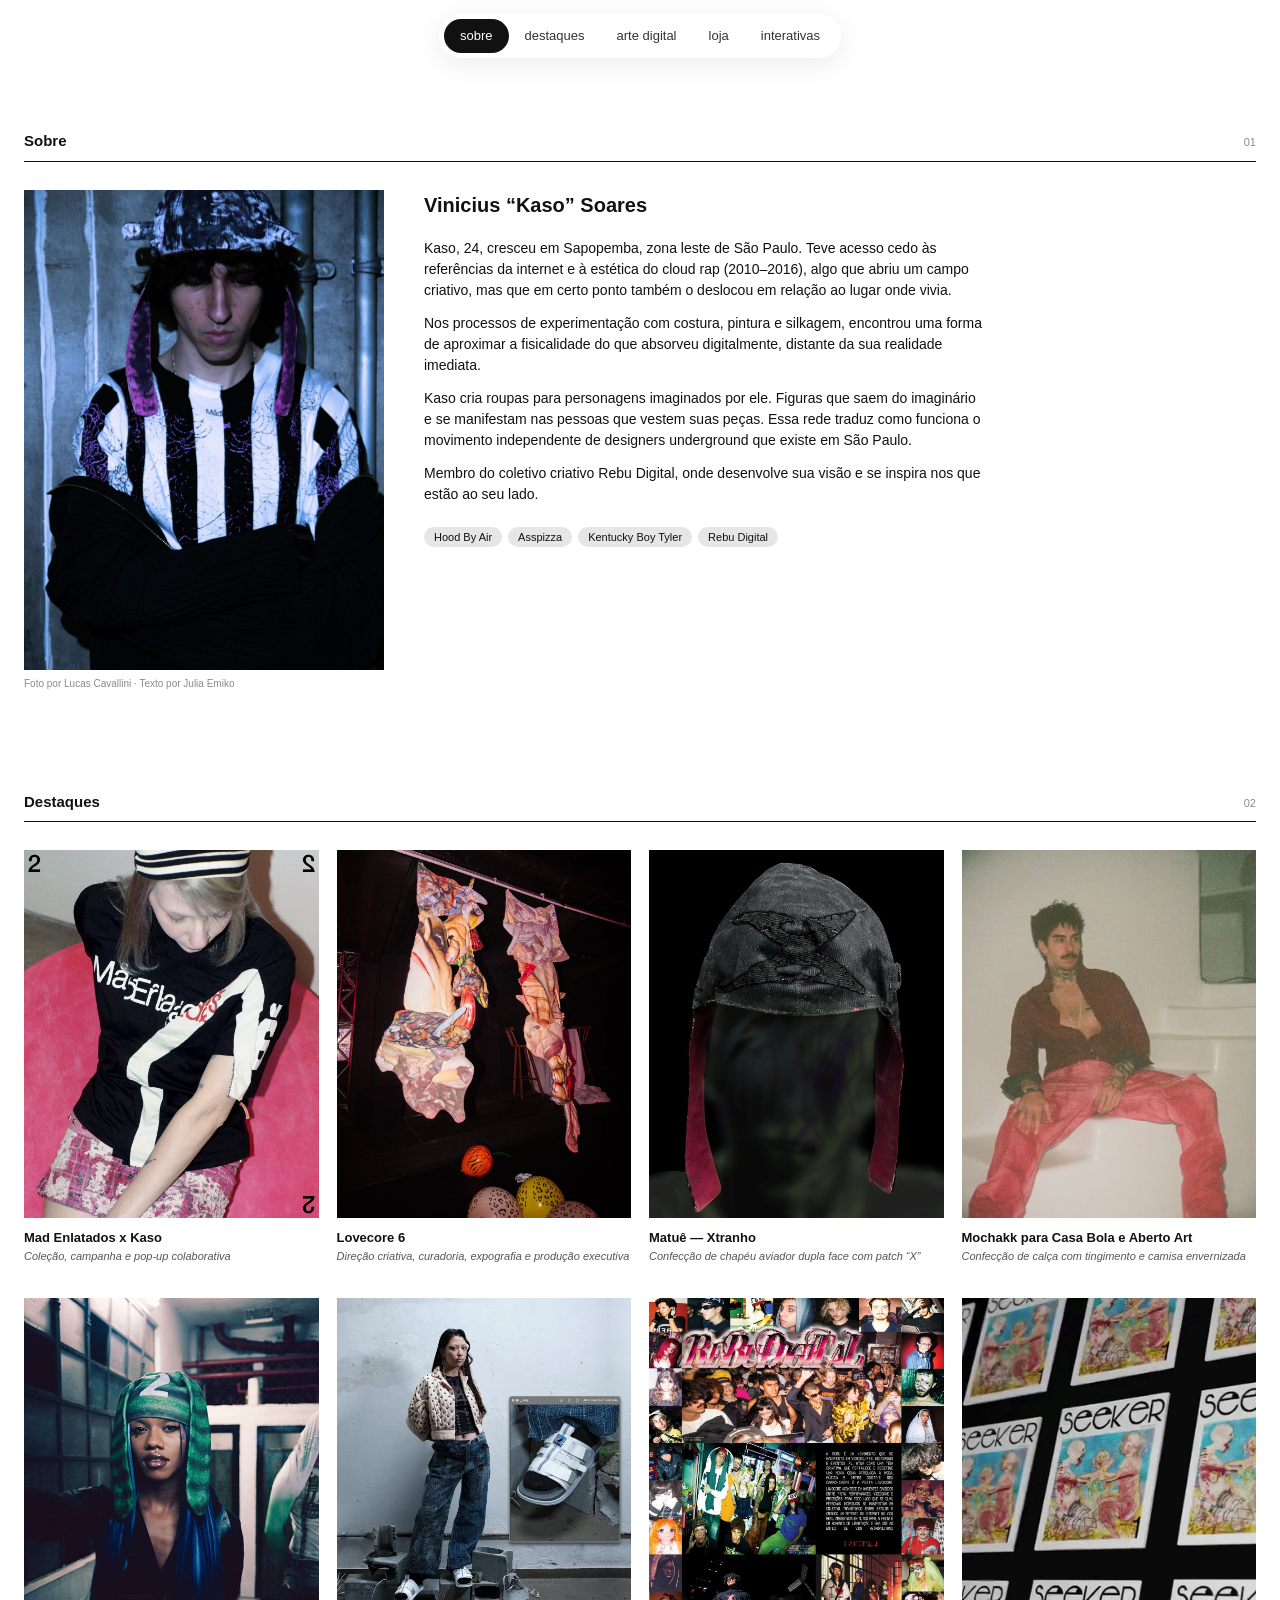
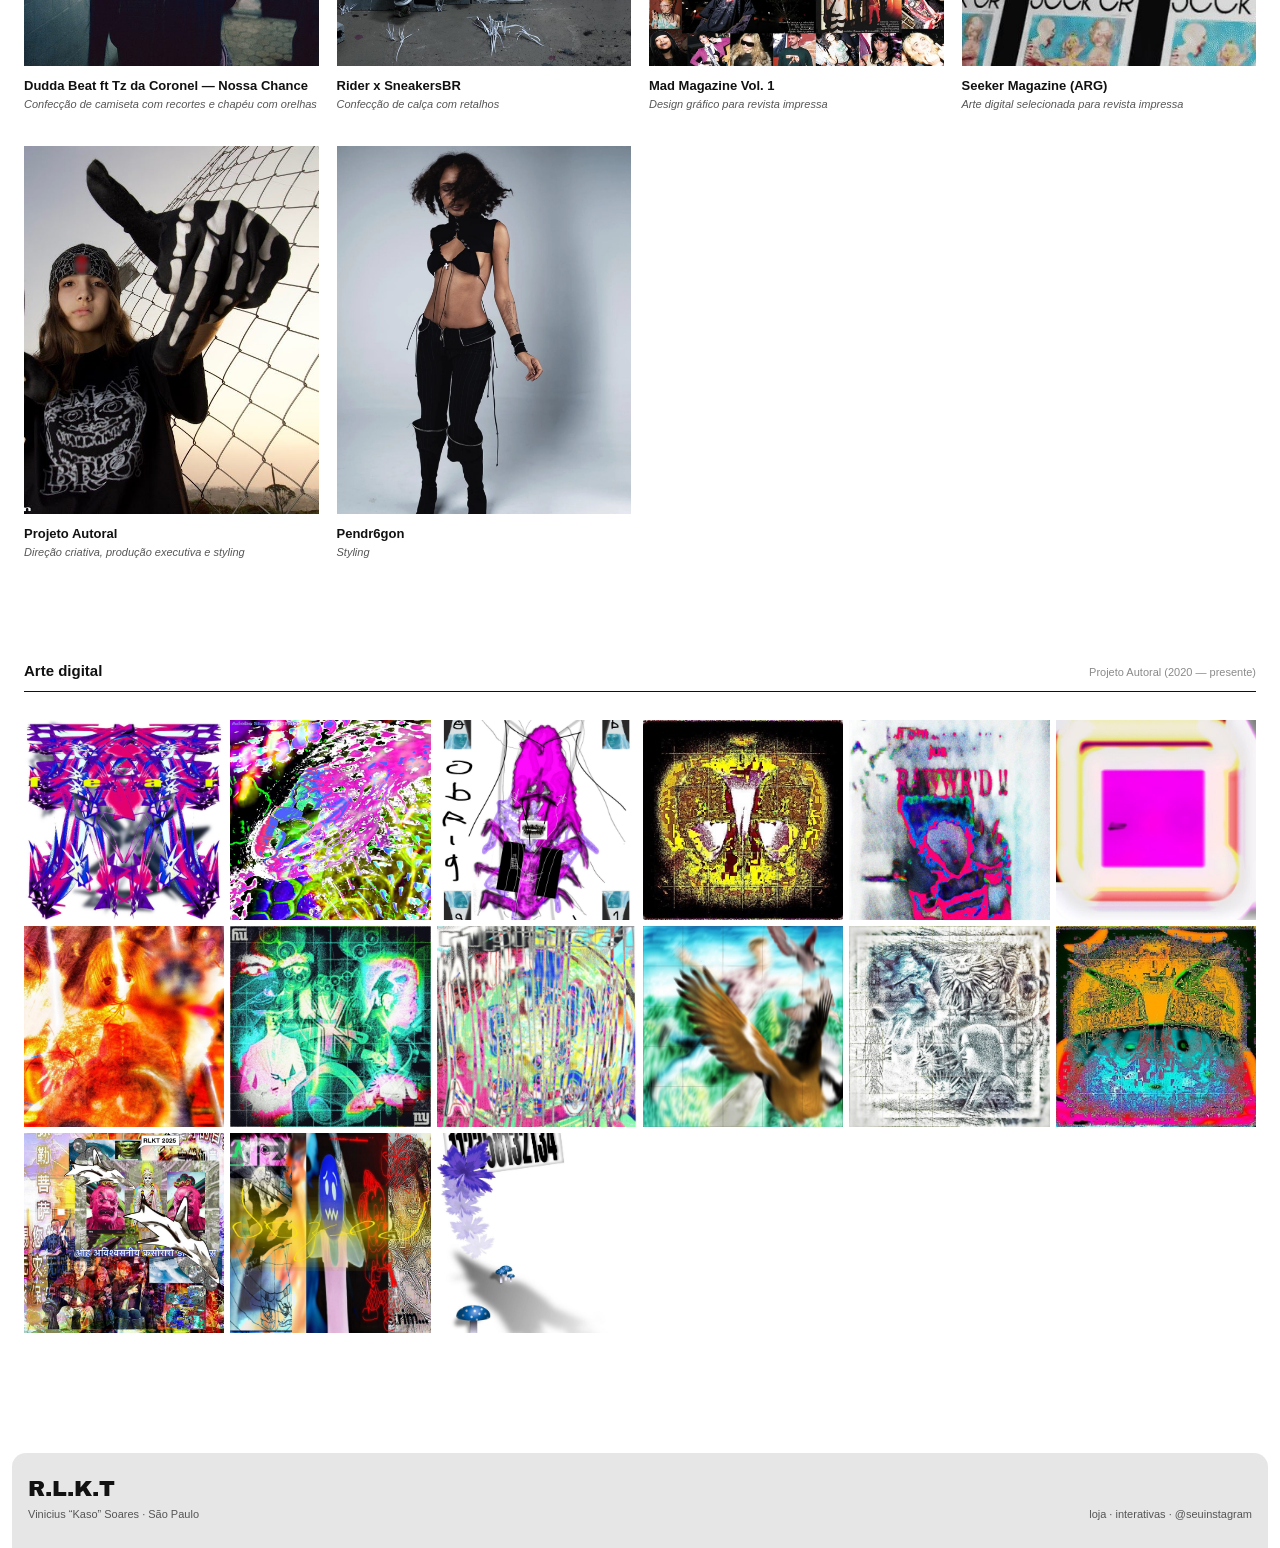
==== index.html @ 1d0beba8 "Add files via upload" ====
<!DOCTYPE html>
<html lang="pt-BR">
<head>
  <meta charset="UTF-8">
  <meta name="viewport" content="width=device-width, initial-scale=1.0">
  <title>Vinicius “Kaso” Soares</title>
  <meta name="description" content="Kaso — confecção, arte digital e produção cultural. São Paulo.">
  <link rel="stylesheet" href="estilo.css?v=4">
  <script src="script.js?v=4" defer></script>
</head>
<body>

  <nav class="topo" aria-label="Menu">
    <ul class="abas">
      <li><a href="#sobre" class="ativo">sobre</a></li>
      <li><a href="#destaques">destaques</a></li>
      <li><a href="#arte-digital">arte digital</a></li>
      <li><a href="loja.html">loja</a></li>
      <li><a href="obras.html">interativas</a></li>
    </ul>
  </nav>

  <!-- Sobre -->
  <section class="secao" id="sobre">
    <div class="secao-titulo"><h2>Sobre</h2><span>01</span></div>
    <div class="sobre">
      <figure>
        <img src="img/retrato.jpg" alt="Retrato de Kaso">
        <figcaption>Foto por Lucas Cavallini · Texto por Julia Emiko</figcaption>
      </figure>
      <div>
        <h3>Vinicius “Kaso” Soares</h3>
        <p>Kaso, 24, cresceu em Sapopemba, zona leste de São Paulo. Teve acesso cedo às referências da internet e à estética do cloud rap (2010–2016), algo que abriu um campo criativo, mas que em certo ponto também o deslocou em relação ao lugar onde vivia.</p>
        <p>Nos processos de experimentação com costura, pintura e silkagem, encontrou uma forma de aproximar a fisicalidade do que absorveu digitalmente, distante da sua realidade imediata.</p>
        <p>Kaso cria roupas para personagens imaginados por ele. Figuras que saem do imaginário e se manifestam nas pessoas que vestem suas peças. Essa rede traduz como funciona o movimento independente de designers underground que existe em São Paulo.</p>
        <p>Membro do coletivo criativo Rebu Digital, onde desenvolve sua visão e se inspira nos que estão ao seu lado.</p>
        <div class="refs">
          <span class="etiqueta">Hood By Air</span>
          <span class="etiqueta">Asspizza</span>
          <span class="etiqueta">Kentucky Boy Tyler</span>
          <span class="etiqueta">Rebu Digital</span>
        </div>
      </div>
    </div>
  </section>

  <!-- Destaques -->
  <section class="secao" id="destaques">
    <div class="secao-titulo"><h2>Destaques</h2><span>02</span></div>
    <div class="grade" data-galeria>
      <article class="trabalho">
        <div class="foto"><img src="img/mad.jpg" alt="Modelo vestindo camiseta Mad Enlatados x Kaso" loading="lazy"></div>
        <h3>Mad Enlatados x Kaso</h3><p>Coleção, campanha e pop-up colaborativa</p>
      </article>
      <article class="trabalho">
        <div class="foto"><img src="img/lovecore.jpg" alt="Obras em tecido penduradas na Lovecore 6" loading="lazy"></div>
        <h3>Lovecore 6</h3><p>Direção criativa, curadoria, expografia e produção executiva</p>
      </article>
      <article class="trabalho">
        <div class="foto"><img src="img/matue.jpg" alt="Chapéu aviador dupla face com patch X" loading="lazy"></div>
        <h3>Matuê — Xtranho</h3><p>Confecção de chapéu aviador dupla face com patch “X”</p>
      </article>
      <article class="trabalho">
        <div class="foto"><img src="img/mochakk.jpg" alt="Calça tingida e camisa envernizada" loading="lazy"></div>
        <h3>Mochakk para Casa Bola e Aberto Art</h3><p>Confecção de calça com tingimento e camisa envernizada</p>
      </article>
      <article class="trabalho">
        <div class="foto"><img src="img/dudda.jpg" alt="Camiseta com recortes e chapéu com orelhas" loading="lazy"></div>
        <h3>Dudda Beat ft Tz da Coronel — Nossa Chance</h3><p>Confecção de camiseta com recortes e chapéu com orelhas</p>
      </article>
      <article class="trabalho">
        <div class="foto"><img src="img/rider.jpg" alt="Calça de retalhos para Rider x SneakersBR" loading="lazy"></div>
        <h3>Rider x SneakersBR</h3><p>Confecção de calça com retalhos</p>
      </article>
      <article class="trabalho">
        <div class="foto"><img src="img/madmag.jpg" alt="Páginas da Mad Magazine Vol. 1" loading="lazy"></div>
        <h3>Mad Magazine Vol. 1</h3><p>Design gráfico para revista impressa</p>
      </article>
      <article class="trabalho">
        <div class="foto"><img src="img/seeker.jpg" alt="Capas da Seeker Magazine" loading="lazy"></div>
        <h3>Seeker Magazine (ARG)</h3><p>Arte digital selecionada para revista impressa</p>
      </article>
      <article class="trabalho">
        <div class="foto"><img src="img/autoral.jpg" alt="Projeto autoral com luvas de esqueleto" loading="lazy"></div>
        <h3>Projeto Autoral</h3><p>Direção criativa, produção executiva e styling</p>
      </article>
      <article class="trabalho">
        <div class="foto"><img src="img/pendr6gon.jpg" alt="Styling para Pendr6gon" loading="lazy"></div>
        <h3>Pendr6gon</h3><p>Styling</p>
      </article>
    </div>
  </section>

  <!-- Arte digital -->
  <section class="secao" id="arte-digital">
    <div class="secao-titulo"><h2>Arte digital</h2><span>Projeto Autoral (2020 — presente)</span></div>
    <div class="grade-arte" data-galeria>
      <div class="trabalho"><div class="foto"><img src="img/arte-fear.jpg" alt="fear" loading="lazy"></div></div>
      <div class="trabalho"><div class="foto"><img src="img/arte-09.jpg" alt="Arte digital" loading="lazy"></div></div>
      <div class="trabalho"><div class="foto"><img src="img/arte-02.jpg" alt="Arte digital" loading="lazy"></div></div>
      <div class="trabalho"><div class="foto"><img src="img/arte-10.jpg" alt="Arte digital" loading="lazy"></div></div>
      <div class="trabalho"><div class="foto"><img src="img/arte-04.jpg" alt="Arte digital" loading="lazy"></div></div>
      <div class="trabalho"><div class="foto"><img src="img/arte-07.jpg" alt="Arte digital" loading="lazy"></div></div>
      <div class="trabalho"><div class="foto"><img src="img/arte-05.jpg" alt="Arte digital" loading="lazy"></div></div>
      <div class="trabalho"><div class="foto"><img src="img/arte-13.jpg" alt="Arte digital" loading="lazy"></div></div>
      <div class="trabalho"><div class="foto"><img src="img/arte-03.jpg" alt="Arte digital" loading="lazy"></div></div>
      <div class="trabalho"><div class="foto"><img src="img/arte-12.jpg" alt="Arte digital" loading="lazy"></div></div>
      <div class="trabalho"><div class="foto"><img src="img/arte-06.jpg" alt="Arte digital" loading="lazy"></div></div>
      <div class="trabalho"><div class="foto"><img src="img/arte-14.jpg" alt="Arte digital" loading="lazy"></div></div>
      <div class="trabalho"><div class="foto"><img src="img/arte-08.jpg" alt="Arte digital" loading="lazy"></div></div>
      <div class="trabalho"><div class="foto"><img src="img/arte-11.jpg" alt="Arte digital" loading="lazy"></div></div>
      <div class="trabalho"><div class="foto"><img src="img/arte-01.jpg" alt="Arte digital" loading="lazy"></div></div>
    </div>
  </section>

  <footer class="rodape">
    <div><span class="mini-rlkt">R.L.K.T</span><br>Vinicius “Kaso” Soares · São Paulo</div>
    <div><a href="loja.html">loja</a> · <a href="obras.html">interativas</a> · @seuinstagram</div>
  </footer>

</body>
</html>
---- estilo.css ----
/* =========================================================
   kaso · RLKT2222 — estilo geral
   Base: fundo branco, Helvetica pequena (como no portfólio),
   barra de abas cinza e as cores da arte "fear".
   ========================================================= */
@import url('https://fonts.googleapis.com/css2?family=Archivo+Black&display=swap');

:root {
  --branco: #ffffff;
  --preto: #111111;
  --cinza: #8a8a8a;
  --cinza-claro: #e6e6e6;
  --magenta: #ff2a9d;
  --violeta: #5a22e0;
  --azul: #2b3cff;
  --gelo: #c9f4ff;
  --acido: #e4f20b;
  --pesada: 'Arial Black', 'Archivo Black', 'Helvetica Neue', Arial, sans-serif;
  --texto: 'Helvetica Neue', Helvetica, Arial, sans-serif;
}

* { box-sizing: border-box; margin: 0; padding: 0; }
html { scroll-behavior: smooth; }
body {
  background: var(--branco);
  color: var(--preto);
  font-family: var(--texto);
  font-size: 14px;
  line-height: 1.5;
  -webkit-font-smoothing: antialiased;
}
a { color: inherit; text-decoration: none; }
img { display: block; max-width: 100%; }

/* ----- Menu de vidro flutuante ----- */
body { padding-top: 70px; }
.topo {
  position: fixed;
  top: 14px;
  left: 50%;
  transform: translateX(-50%);
  z-index: 20;
  max-width: calc(100% - 24px);
  padding: 4px;
  border-radius: 999px;
  background: rgba(255, 255, 255, .42);
  -webkit-backdrop-filter: blur(18px) saturate(170%);
  backdrop-filter: blur(18px) saturate(170%);
  border: 1px solid rgba(255, 255, 255, .7);
  box-shadow: 0 6px 28px rgba(0, 0, 0, .08), inset 0 1px 0 rgba(255, 255, 255, .8);
}
.abas {
  position: relative;
  display: flex;
  list-style: none;
  overflow-x: auto;
  scrollbar-width: none;
}
.abas::-webkit-scrollbar { display: none; }
.abas a {
  position: relative;
  z-index: 1;
  display: block;
  padding: 7px 16px;
  font-size: 13px;
  color: #333;
  white-space: nowrap;
  border-radius: 999px;
  transition: color .3s;
}
.abas a:hover { color: var(--preto); }
.abas a.ativo { background: var(--preto); color: var(--branco); }
/* com JavaScript, a marcação vira uma pílula que desliza entre as abas */
.abas.com-marcador a.ativo { background: none; }
.marcador {
  position: absolute;
  top: 0; bottom: 0; left: 0;
  width: 0;
  border-radius: 999px;
  background: var(--preto);
  transition: left .4s cubic-bezier(.2, .8, .2, 1), width .4s cubic-bezier(.2, .8, .2, 1);
  z-index: 0;
}

/* ----- Seções ----- */
.secao { padding: 60px 24px 40px; max-width: 1400px; margin: 0 auto; scroll-margin-top: 20px; }
.secao-titulo {
  display: flex;
  align-items: baseline;
  justify-content: space-between;
  gap: 16px;
  border-bottom: 1px solid var(--preto);
  padding-bottom: 8px;
  margin-bottom: 28px;
}
.secao-titulo h2 { font-size: 15px; font-weight: 600; }
.secao-titulo span { font-size: 11px; color: var(--cinza); }

/* ----- Sobre ----- */
.sobre { display: grid; grid-template-columns: minmax(220px, 360px) 1fr; gap: 40px; align-items: start; }
.sobre figure img { width: 100%; aspect-ratio: 3 / 4; object-fit: cover; }
.sobre figcaption, .credito { font-size: 10px; color: var(--cinza); margin-top: 6px; }
.sobre h3 { font-size: 20px; margin-bottom: 18px; }
.sobre p { max-width: 560px; margin-bottom: 12px; }
.sobre .refs { margin-top: 22px; display: flex; flex-wrap: wrap; gap: 6px; }
.etiqueta {
  display: inline-block;
  font-size: 11px;
  padding: 2px 10px;
  border-radius: 20px;
  background: var(--cinza-claro);
}

/* ----- Grade de trabalhos ----- */
.grade { display: grid; grid-template-columns: repeat(auto-fill, minmax(240px, 1fr)); gap: 34px 18px; }
.trabalho { cursor: pointer; }
.trabalho .foto { overflow: hidden; background: #f3f3f3; aspect-ratio: 4 / 5; }
.trabalho .foto img { width: 100%; height: 100%; object-fit: cover; transition: transform .5s ease, filter .3s; }
.trabalho:hover .foto img {
  transform: scale(1.04);
  filter: drop-shadow(5px 0 0 var(--magenta)) drop-shadow(-5px 0 0 var(--azul));
}
.trabalho h3 { font-size: 13px; font-weight: 700; margin-top: 10px; }
.trabalho p { font-size: 11px; font-style: italic; color: #555; }

/* arte digital: quadrados, sem texto */
.grade-arte { display: grid; grid-template-columns: repeat(auto-fill, minmax(180px, 1fr)); gap: 6px; }
.grade-arte .trabalho .foto { aspect-ratio: 1; background: none; }

/* ----- Loja ----- */
.marca-rlkt { position: relative; display: inline-block; padding: 18px 26px; margin-bottom: 18px; }
.marca-rlkt b { font-family: var(--pesada); font-size: clamp(2.6rem, 8vw, 6rem); letter-spacing: -.02em; line-height: 1; }
.marca-rlkt i { position: absolute; font-style: normal; font-weight: 700; font-size: 14px; }
.marca-rlkt i:nth-of-type(1) { top: 0; left: 0; }
.marca-rlkt i:nth-of-type(2) { top: 0; right: 0; }
.marca-rlkt i:nth-of-type(3) { bottom: 0; left: 0; }
.marca-rlkt i:nth-of-type(4) { bottom: 0; right: 0; }
.manifesto { max-width: 520px; color: #444; margin-bottom: 40px; }

.filtros { display: inline-flex; background: var(--cinza-claro); border-radius: 14px; padding: 3px; margin-bottom: 30px; }
.filtros button {
  border: none; background: none; font: inherit; font-size: 12px;
  padding: 5px 16px; border-radius: 12px; cursor: pointer; color: #444;
}
.filtros button.ativo { background: var(--cinza); color: var(--branco); }

.produto .foto { aspect-ratio: 3 / 4; background: #fff; }
.produto .foto img { object-fit: contain; }
.produto .linha { display: flex; justify-content: space-between; gap: 10px; margin-top: 10px; }
.produto h3 { margin-top: 0; }
.produto .preco { font-size: 13px; font-weight: 700; white-space: nowrap; }
.botao {
  margin-top: 10px;
  width: 100%;
  border: 1px solid var(--preto);
  background: var(--branco);
  font: inherit;
  font-size: 12px;
  padding: 7px;
  cursor: pointer;
  border-radius: 20px;
  transition: background .2s, color .2s;
}
.botao:hover { background: var(--preto); color: var(--branco); }
.botao[disabled] { border-color: var(--cinza-claro); color: var(--cinza); cursor: not-allowed; }
.botao[disabled]:hover { background: var(--branco); color: var(--cinza); }

/* ----- Visualizador (clique numa imagem) ----- */
.visor {
  position: fixed; inset: 0; z-index: 50;
  background: rgba(255, 255, 255, .96);
  display: none;
  align-items: center; justify-content: center;
  flex-direction: column; gap: 14px;
  padding: 50px 60px;
}
.visor.aberto { display: flex; }
.visor img { max-height: 80vh; max-width: 100%; object-fit: contain; }
.visor .texto { font-size: 12px; text-align: center; }
.visor .texto b { display: block; }
.visor button {
  position: absolute; border: none; background: none; cursor: pointer;
  font-family: var(--pesada); font-size: 22px; color: var(--preto); padding: 10px;
}
.visor .fechar { top: 12px; right: 18px; }
.visor .anterior { left: 10px; top: 50%; }
.visor .proximo { right: 10px; top: 50%; }

/* ----- Rodapé ----- */
.rodape {
  margin: 80px 12px 0;
  padding: 20px 16px 26px;
  background: var(--cinza-claro);
  border-radius: 14px 14px 0 0;
  display: flex; justify-content: space-between; align-items: end; flex-wrap: wrap; gap: 14px;
  font-size: 11px; color: #555;
}
.rodape .mini-rlkt { font-family: var(--pesada); font-size: 22px; color: var(--preto); }

/* ----- Celular ----- */
@media (max-width: 700px) {
  .abas a { padding: 6px 8px; font-size: 11.5px; }
  .sobre { grid-template-columns: 1fr; }
  .secao { padding-top: 40px; }
}
@media (prefers-reduced-motion: reduce) {
  .marcador { transition: none; }
}
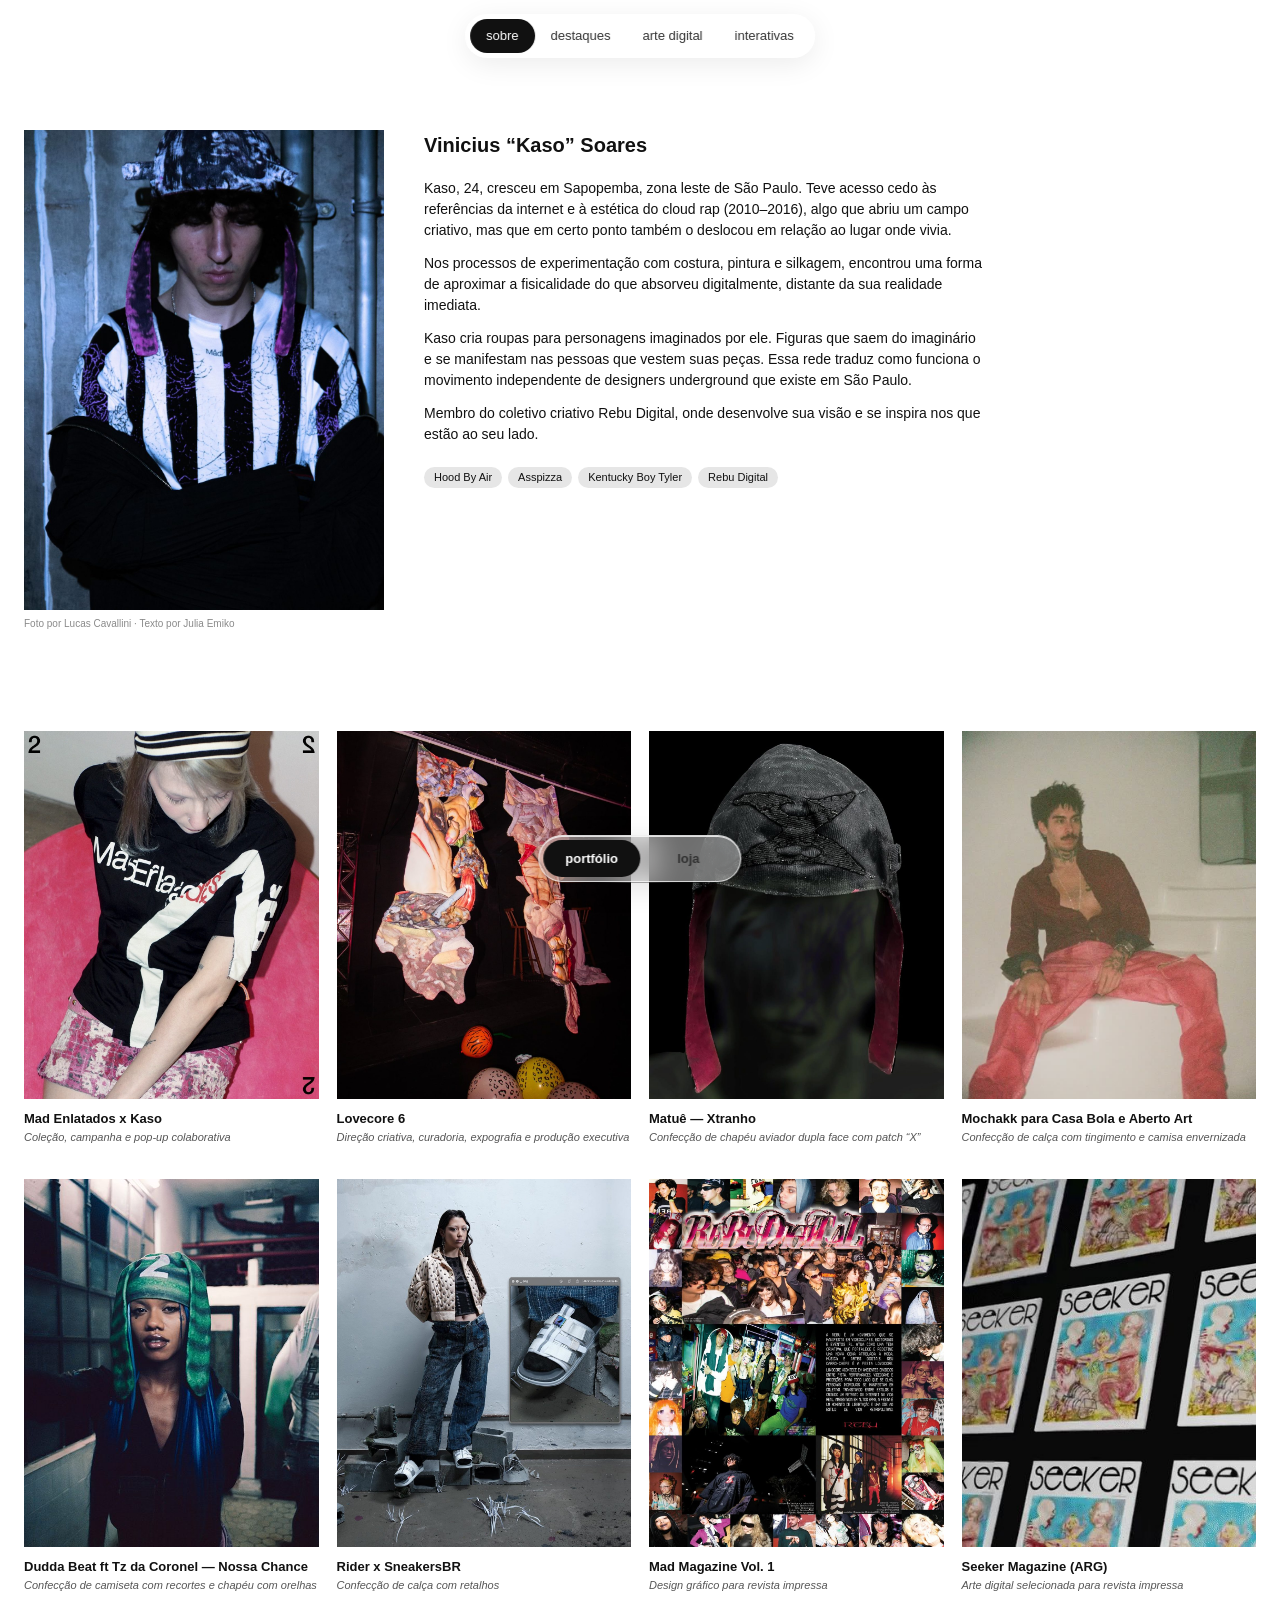
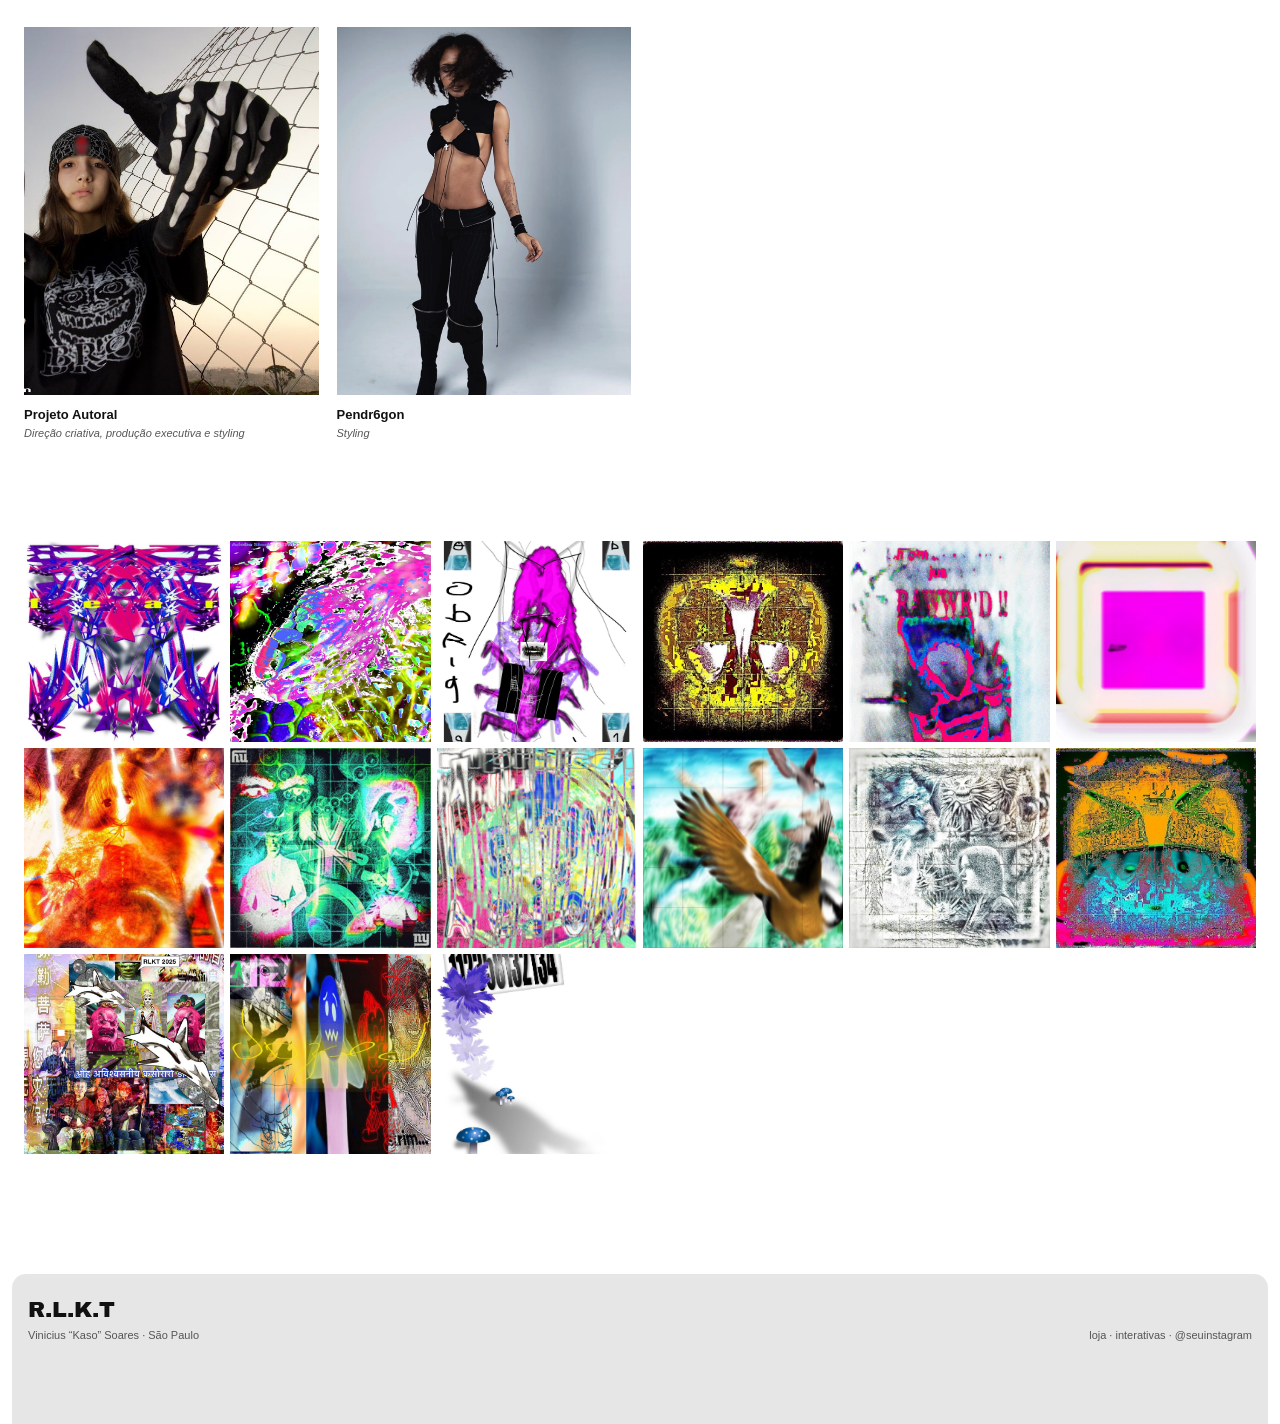
==== commit a04e2f96: "Add files via upload" ====
--- a/index.html
+++ b/index.html
@@ -5,24 +5,27 @@
   <meta name="viewport" content="width=device-width, initial-scale=1.0">
   <title>Vinicius “Kaso” Soares</title>
   <meta name="description" content="Kaso — confecção, arte digital e produção cultural. São Paulo.">
-  <link rel="stylesheet" href="estilo.css?v=4">
-  <script src="script.js?v=4" defer></script>
+  <link rel="stylesheet" href="estilo.css?v=5">
+  <script src="script.js?v=5" defer></script>
 </head>
 <body>
 
   <nav class="topo" aria-label="Menu">
-    <ul class="abas">
+    <ul class="abas" data-menu="portfolio">
       <li><a href="#sobre" class="ativo">sobre</a></li>
       <li><a href="#destaques">destaques</a></li>
       <li><a href="#arte-digital">arte digital</a></li>
-      <li><a href="loja.html">loja</a></li>
       <li><a href="obras.html">interativas</a></li>
     </ul>
   </nav>
 
+  <!-- botão que alterna entre portfólio e loja -->
+  <a class="modo" href="loja.html" data-modo="portfolio" aria-label="Alternar entre portfólio e loja">
+    <span class="pino"></span><span>portfólio</span><span>loja</span>
+  </a>
+
   <!-- Sobre -->
   <section class="secao" id="sobre">
-    <div class="secao-titulo"><h2>Sobre</h2><span>01</span></div>
     <div class="sobre">
       <figure>
         <img src="img/retrato.jpg" alt="Retrato de Kaso">
@@ -46,7 +49,6 @@
 
   <!-- Destaques -->
   <section class="secao" id="destaques">
-    <div class="secao-titulo"><h2>Destaques</h2><span>02</span></div>
     <div class="grade" data-galeria>
       <article class="trabalho">
         <div class="foto"><img src="img/mad.jpg" alt="Modelo vestindo camiseta Mad Enlatados x Kaso" loading="lazy"></div>
@@ -93,7 +95,6 @@
 
   <!-- Arte digital -->
   <section class="secao" id="arte-digital">
-    <div class="secao-titulo"><h2>Arte digital</h2><span>Projeto Autoral (2020 — presente)</span></div>
     <div class="grade-arte" data-galeria>
       <div class="trabalho"><div class="foto"><img src="img/arte-fear.jpg" alt="fear" loading="lazy"></div></div>
       <div class="trabalho"><div class="foto"><img src="img/arte-09.jpg" alt="Arte digital" loading="lazy"></div></div>
--- a/estilo.css
+++ b/estilo.css
@@ -81,6 +81,61 @@
   transition: left .4s cubic-bezier(.2, .8, .2, 1), width .4s cubic-bezier(.2, .8, .2, 1);
   z-index: 0;
 }
+
+/* ----- Botão portfólio / loja ----- */
+.modo {
+  position: fixed;
+  bottom: 18px;
+  left: 50%;
+  transform: translateX(-50%);
+  z-index: 20;
+  display: grid;
+  grid-template-columns: 1fr 1fr;
+  padding: 4px;
+  border-radius: 999px;
+  background: rgba(255, 255, 255, .42);
+  -webkit-backdrop-filter: blur(18px) saturate(170%);
+  backdrop-filter: blur(18px) saturate(170%);
+  border: 1px solid rgba(255, 255, 255, .7);
+  box-shadow: 0 6px 28px rgba(0, 0, 0, .12), inset 0 1px 0 rgba(255, 255, 255, .8);
+  font-size: 13px;
+  font-weight: 600;
+}
+.modo span:not(.pino) {
+  position: relative;
+  z-index: 1;
+  padding: 9px 22px;
+  text-align: center;
+  color: #333;
+  transition: color .35s;
+}
+.modo .pino {
+  position: absolute;
+  top: 4px; bottom: 4px; left: 4px;
+  width: calc(50% - 4px);
+  border-radius: 999px;
+  background: var(--preto);
+  transition: transform .35s cubic-bezier(.2, .8, .2, 1);
+}
+/* posição do pino: em cima do modo atual (ou do próximo, durante a troca) */
+.modo[data-modo="portfolio"] span:nth-child(2),
+.modo[data-modo="loja"] span:nth-child(3) { color: var(--branco); }
+.modo[data-modo="loja"] .pino { transform: translateX(100%); }
+.modo.trocando[data-modo="portfolio"] .pino { transform: translateX(100%); }
+.modo.trocando[data-modo="loja"] .pino { transform: translateX(0); }
+.modo.trocando[data-modo="portfolio"] span:nth-child(2) { color: #333; }
+.modo.trocando[data-modo="portfolio"] span:nth-child(3) { color: var(--branco); }
+.modo.trocando[data-modo="loja"] span:nth-child(3) { color: #333; }
+.modo.trocando[data-modo="loja"] span:nth-child(2) { color: var(--branco); }
+
+/* transição suave entre as páginas (navegadores que suportam) */
+@view-transition { navigation: auto; }
+.topo { view-transition-name: menu; }
+.modo { view-transition-name: modo; }
+::view-transition-old(root) { animation: sair .35s ease both; }
+::view-transition-new(root) { animation: entrar .45s ease both; }
+@keyframes sair { to { opacity: 0; filter: blur(8px); transform: scale(.985); } }
+@keyframes entrar { from { opacity: 0; filter: blur(8px); transform: scale(1.015); } }
 
 /* ----- Seções ----- */
 .secao { padding: 60px 24px 40px; max-width: 1400px; margin: 0 auto; scroll-margin-top: 20px; }
@@ -189,7 +244,7 @@
 /* ----- Rodapé ----- */
 .rodape {
   margin: 80px 12px 0;
-  padding: 20px 16px 26px;
+  padding: 20px 16px 80px;
   background: var(--cinza-claro);
   border-radius: 14px 14px 0 0;
   display: flex; justify-content: space-between; align-items: end; flex-wrap: wrap; gap: 14px;
@@ -204,5 +259,6 @@
   .secao { padding-top: 40px; }
 }
 @media (prefers-reduced-motion: reduce) {
-  .marcador { transition: none; }
-}
+  .marcador, .modo .pino { transition: none; }
+  ::view-transition-old(root), ::view-transition-new(root) { animation: none; }
+}
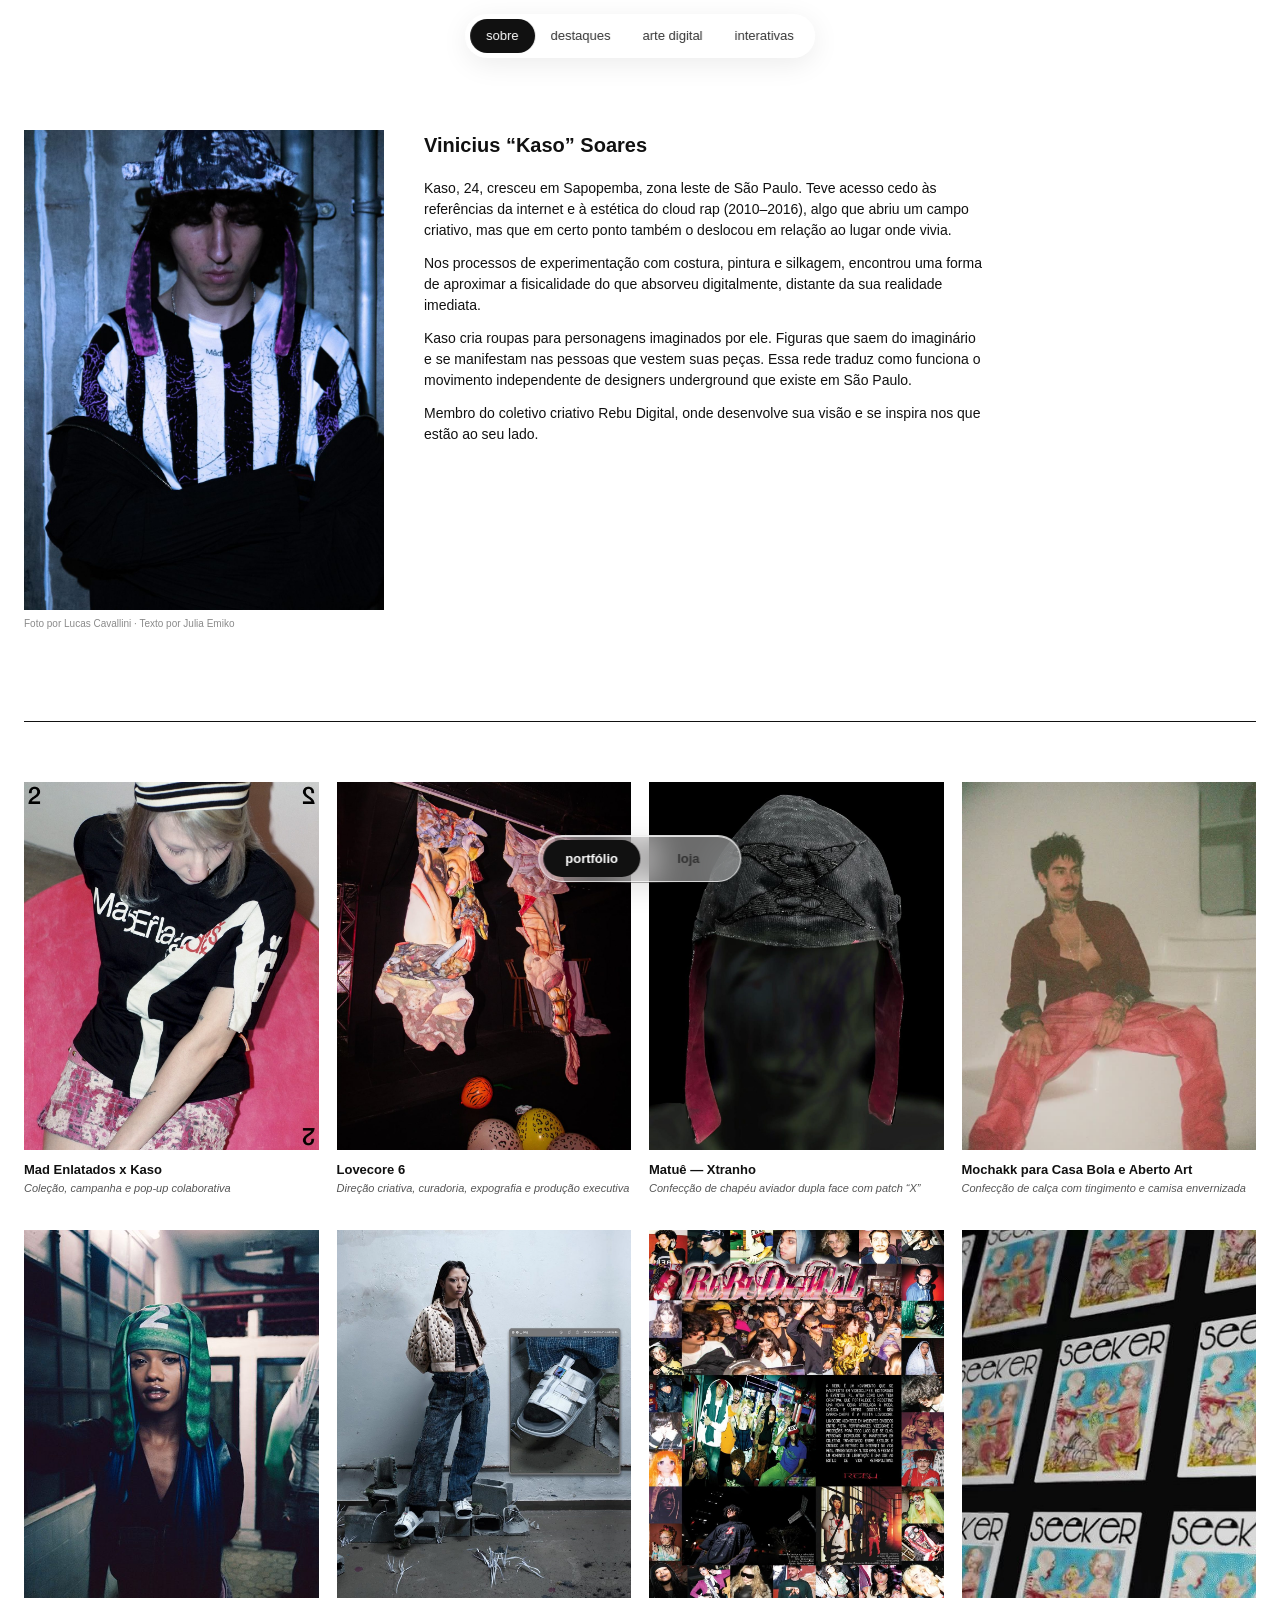
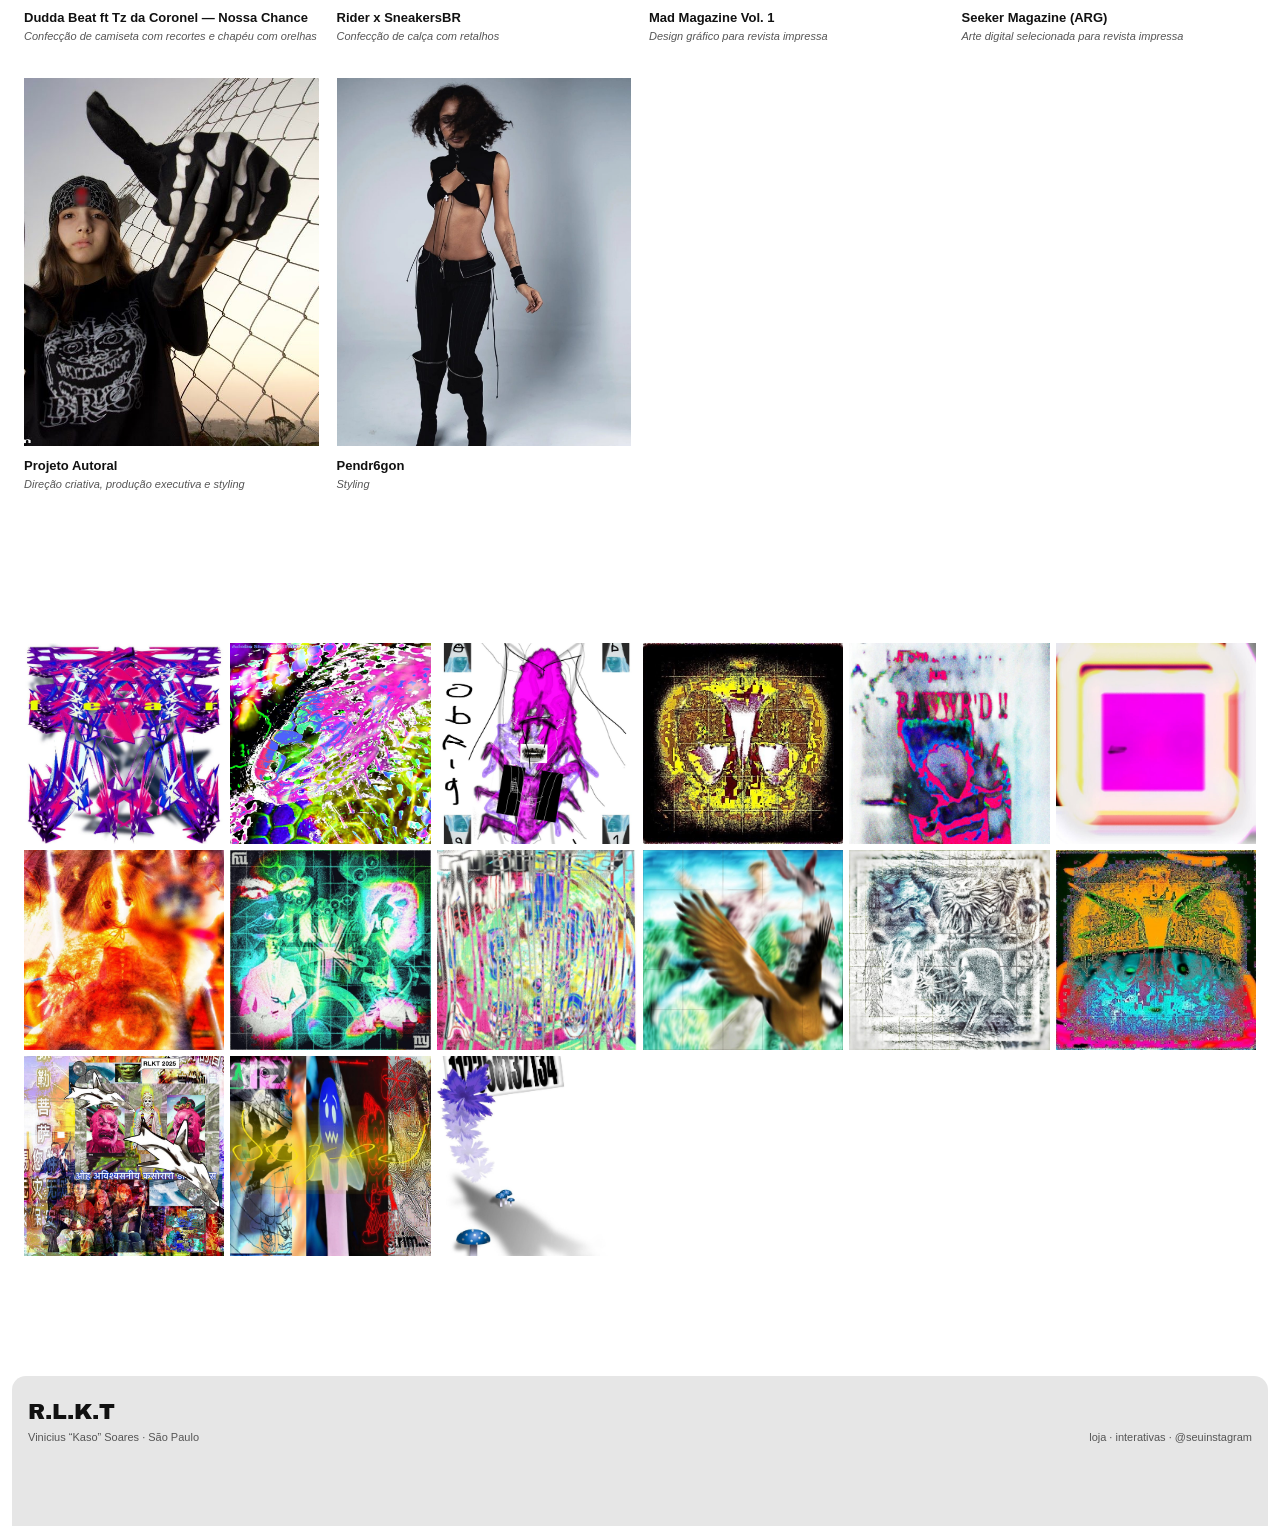
==== commit 0432174f: "Add files via upload" ====
--- a/index.html
+++ b/index.html
@@ -5,8 +5,8 @@
   <meta name="viewport" content="width=device-width, initial-scale=1.0">
   <title>Vinicius “Kaso” Soares</title>
   <meta name="description" content="Kaso — confecção, arte digital e produção cultural. São Paulo.">
-  <link rel="stylesheet" href="estilo.css?v=5">
-  <script src="script.js?v=5" defer></script>
+  <link rel="stylesheet" href="estilo.css?v=6">
+  <script src="script.js?v=6" defer></script>
 </head>
 <body>
 
@@ -37,15 +37,11 @@
         <p>Nos processos de experimentação com costura, pintura e silkagem, encontrou uma forma de aproximar a fisicalidade do que absorveu digitalmente, distante da sua realidade imediata.</p>
         <p>Kaso cria roupas para personagens imaginados por ele. Figuras que saem do imaginário e se manifestam nas pessoas que vestem suas peças. Essa rede traduz como funciona o movimento independente de designers underground que existe em São Paulo.</p>
         <p>Membro do coletivo criativo Rebu Digital, onde desenvolve sua visão e se inspira nos que estão ao seu lado.</p>
-        <div class="refs">
-          <span class="etiqueta">Hood By Air</span>
-          <span class="etiqueta">Asspizza</span>
-          <span class="etiqueta">Kentucky Boy Tyler</span>
-          <span class="etiqueta">Rebu Digital</span>
-        </div>
       </div>
     </div>
   </section>
+
+  <hr class="divisor">
 
   <!-- Destaques -->
   <section class="secao" id="destaques">
@@ -93,6 +89,8 @@
     </div>
   </section>
 
+  <hr class="divisor">
+
   <!-- Arte digital -->
   <section class="secao" id="arte-digital">
     <div class="grade-arte" data-galeria>
--- a/estilo.css
+++ b/estilo.css
@@ -150,6 +150,22 @@
 }
 .secao-titulo h2 { font-size: 15px; font-weight: 600; }
 .secao-titulo span { font-size: 11px; color: var(--cinza); }
+
+/* ----- Divisória entre seções: a linha se desenha quando aparece na tela ----- */
+.divisor {
+  border: none;
+  height: 1px;
+  width: calc(100% - 48px);
+  max-width: 1352px;
+  margin: 50px auto 0;
+  background: var(--preto);
+  transform: scaleX(0);
+  transform-origin: left;
+  opacity: 0;
+  transition: transform 1.1s cubic-bezier(.2, .8, .2, 1), opacity .6s ease;
+}
+.divisor.visivel { transform: scaleX(1); opacity: 1; }
+@media (prefers-reduced-motion: reduce) { .divisor { transform: none; opacity: 1; transition: none; } }
 
 /* ----- Sobre ----- */
 .sobre { display: grid; grid-template-columns: minmax(220px, 360px) 1fr; gap: 40px; align-items: start; }
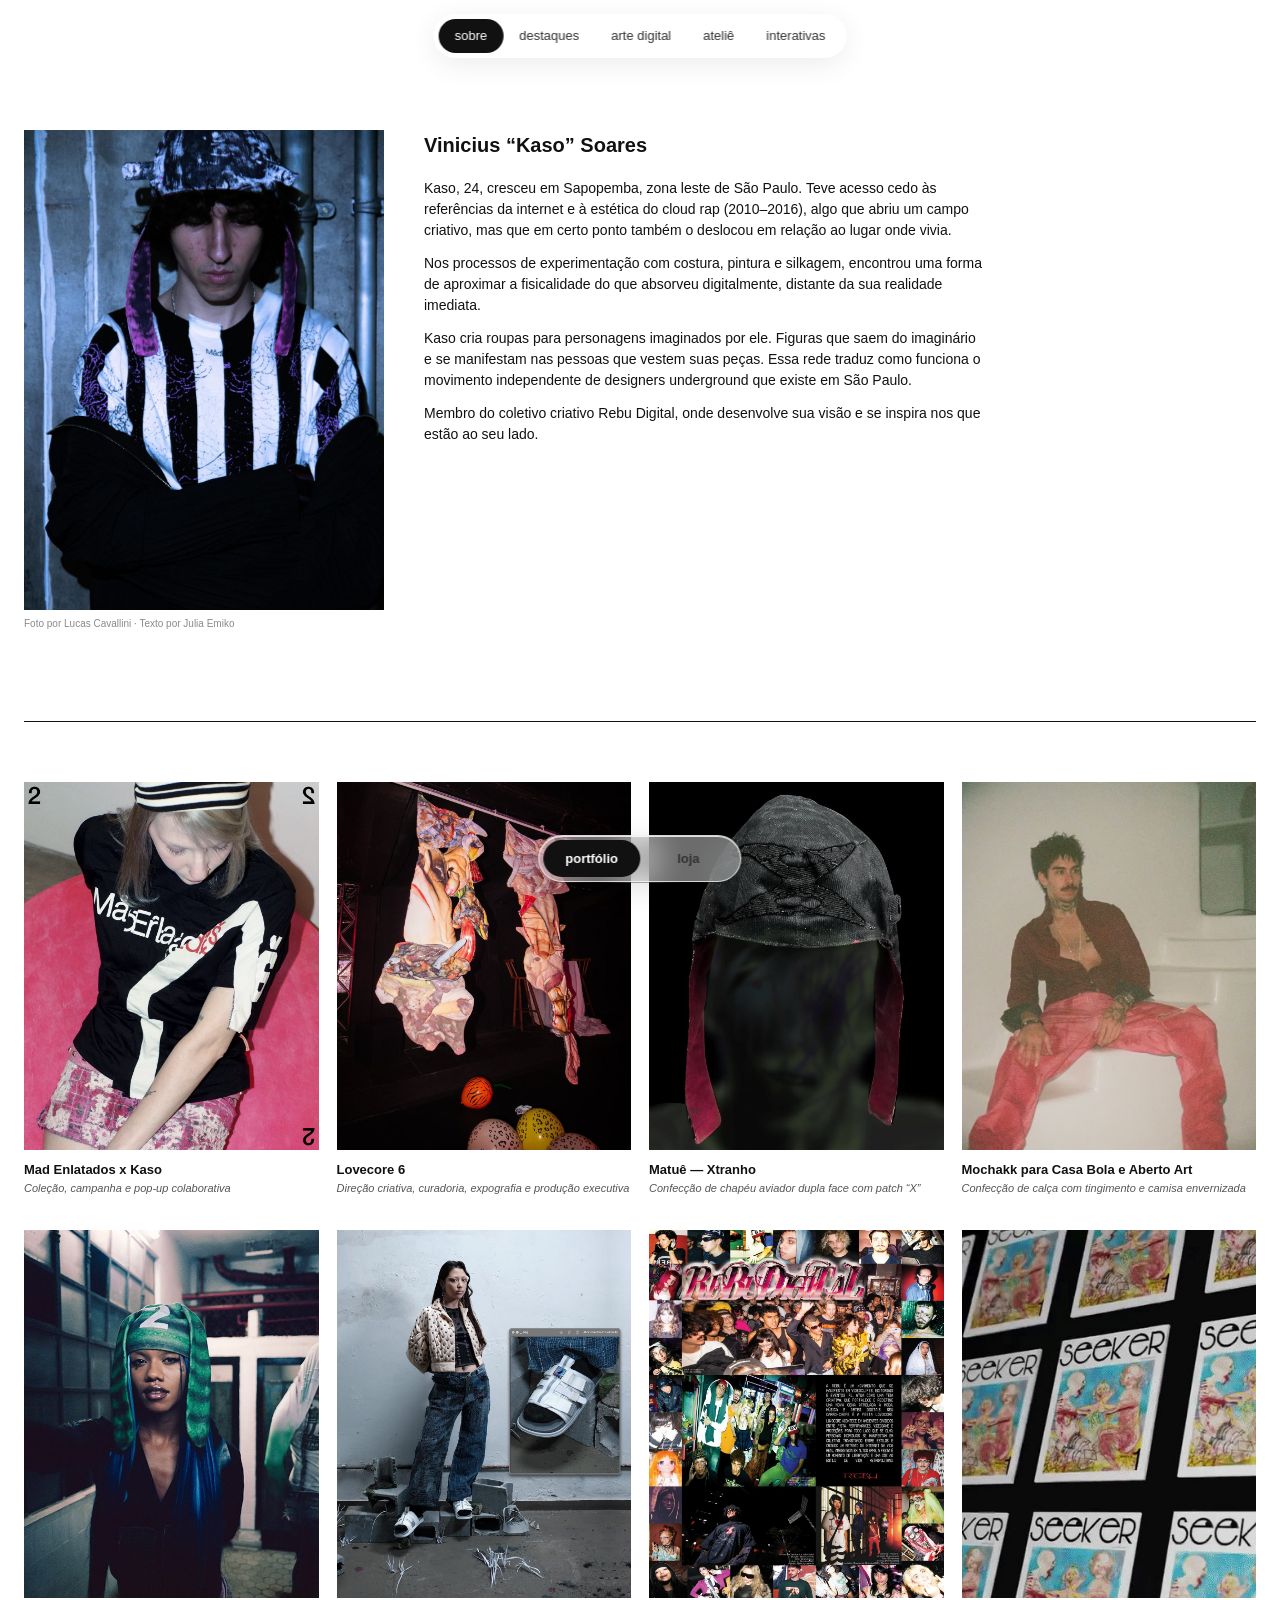
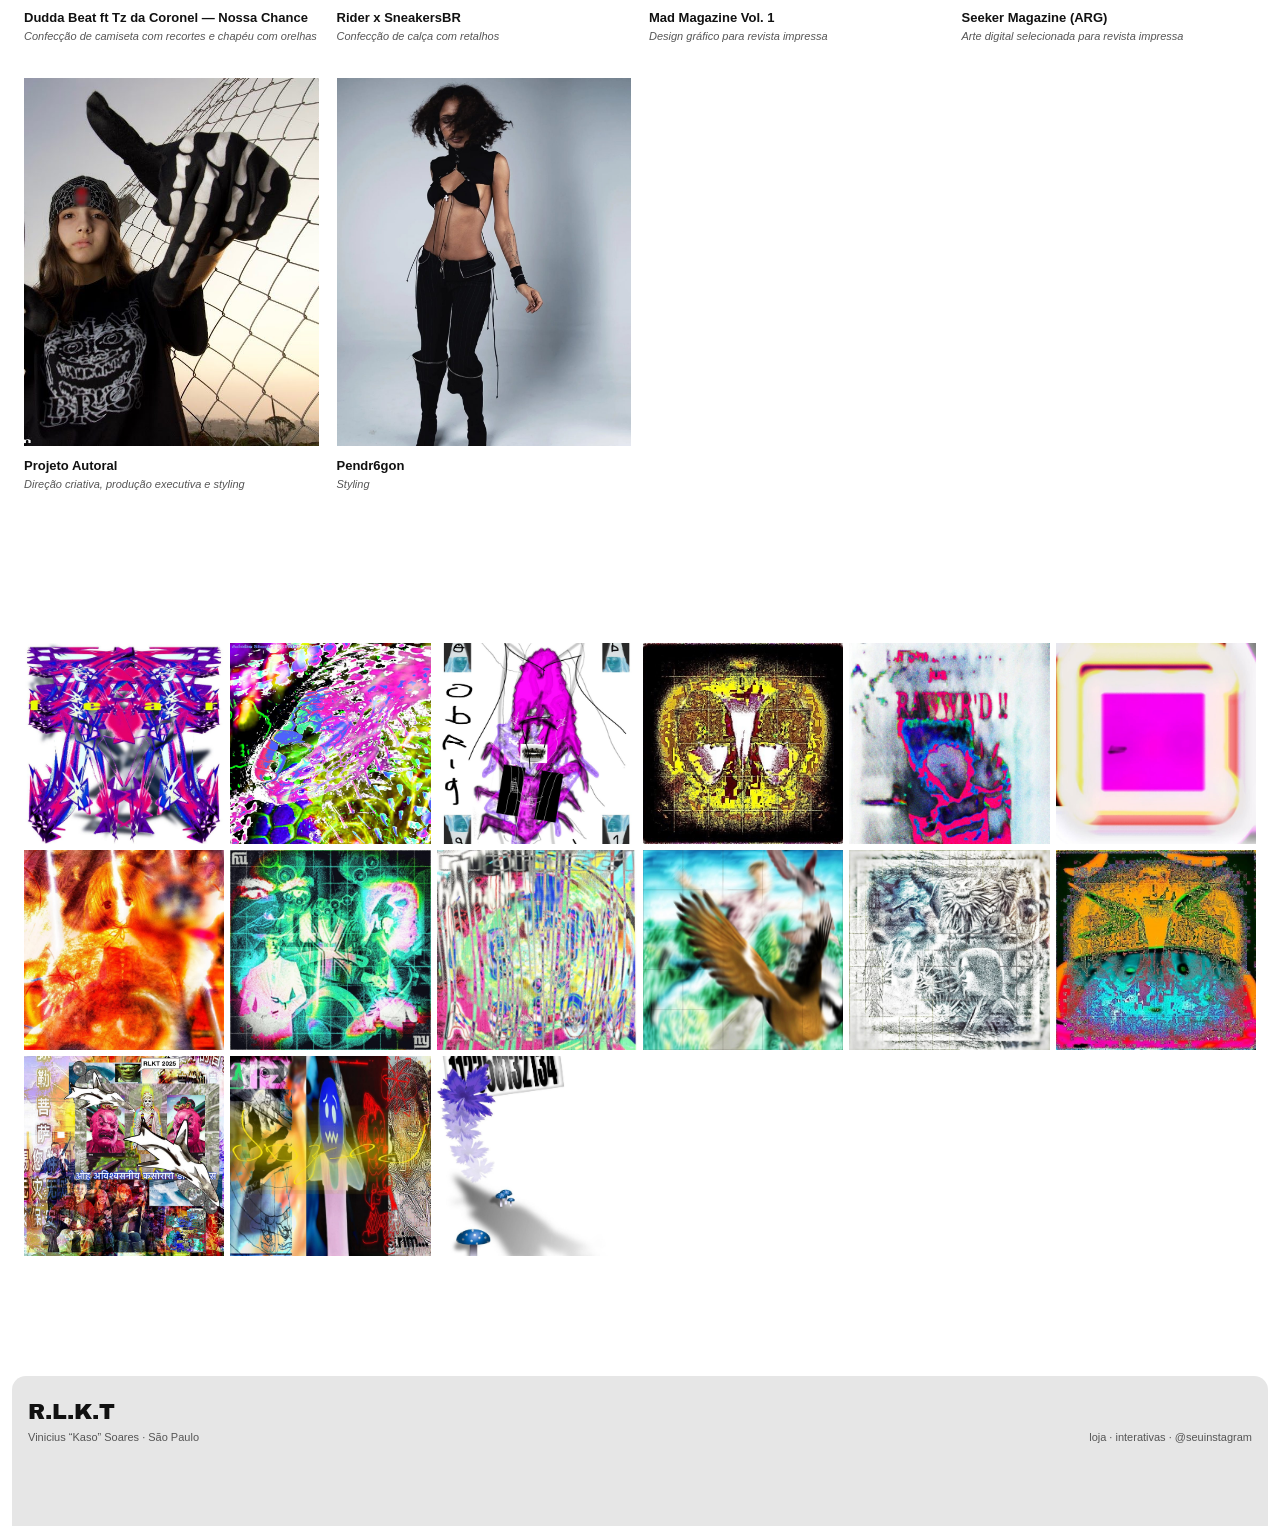
==== commit b18c757d: "Add files via upload" ====
--- a/index.html
+++ b/index.html
@@ -5,8 +5,8 @@
   <meta name="viewport" content="width=device-width, initial-scale=1.0">
   <title>Vinicius “Kaso” Soares</title>
   <meta name="description" content="Kaso — confecção, arte digital e produção cultural. São Paulo.">
-  <link rel="stylesheet" href="estilo.css?v=6">
-  <script src="script.js?v=6" defer></script>
+  <link rel="stylesheet" href="estilo.css?v=7">
+  <script src="script.js?v=7" defer></script>
 </head>
 <body>
 
@@ -15,6 +15,7 @@
       <li><a href="#sobre" class="ativo">sobre</a></li>
       <li><a href="#destaques">destaques</a></li>
       <li><a href="#arte-digital">arte digital</a></li>
+      <li><a href="atelie.html">ateliê</a></li>
       <li><a href="obras.html">interativas</a></li>
     </ul>
   </nav>
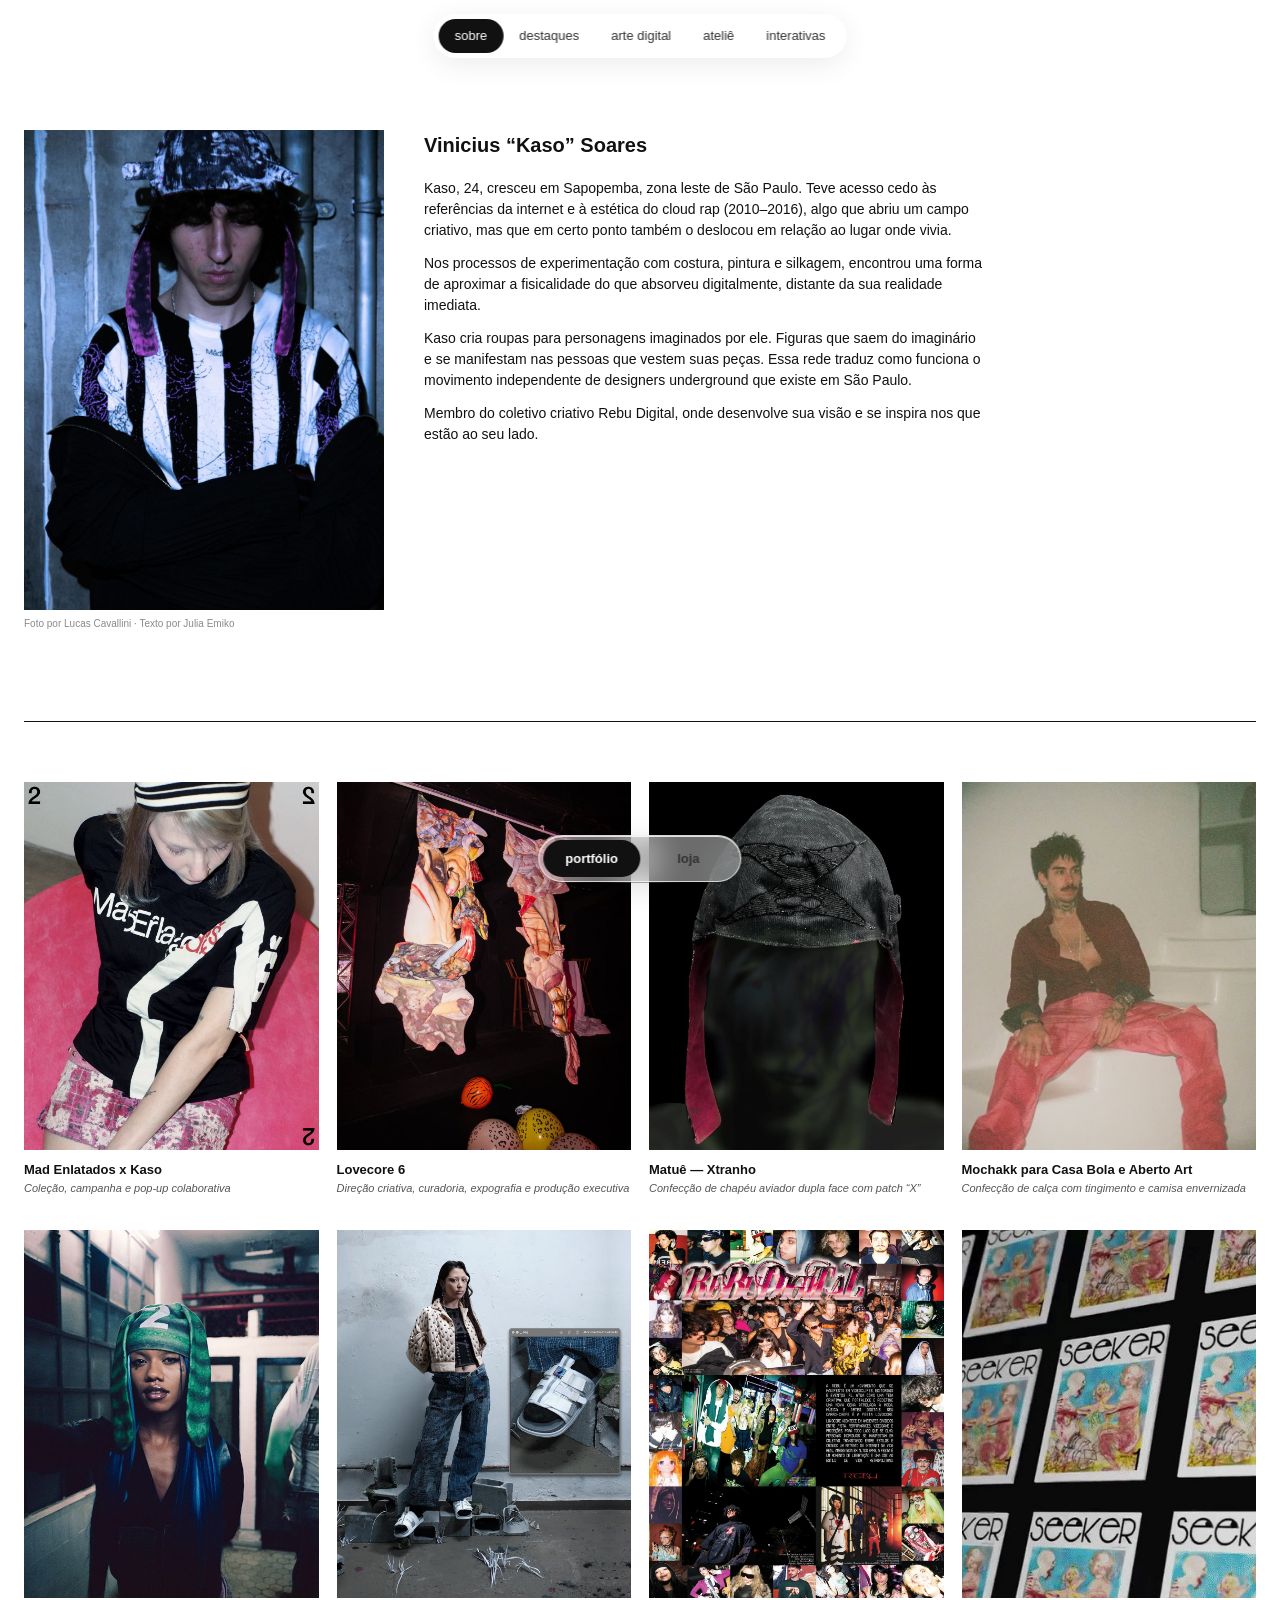
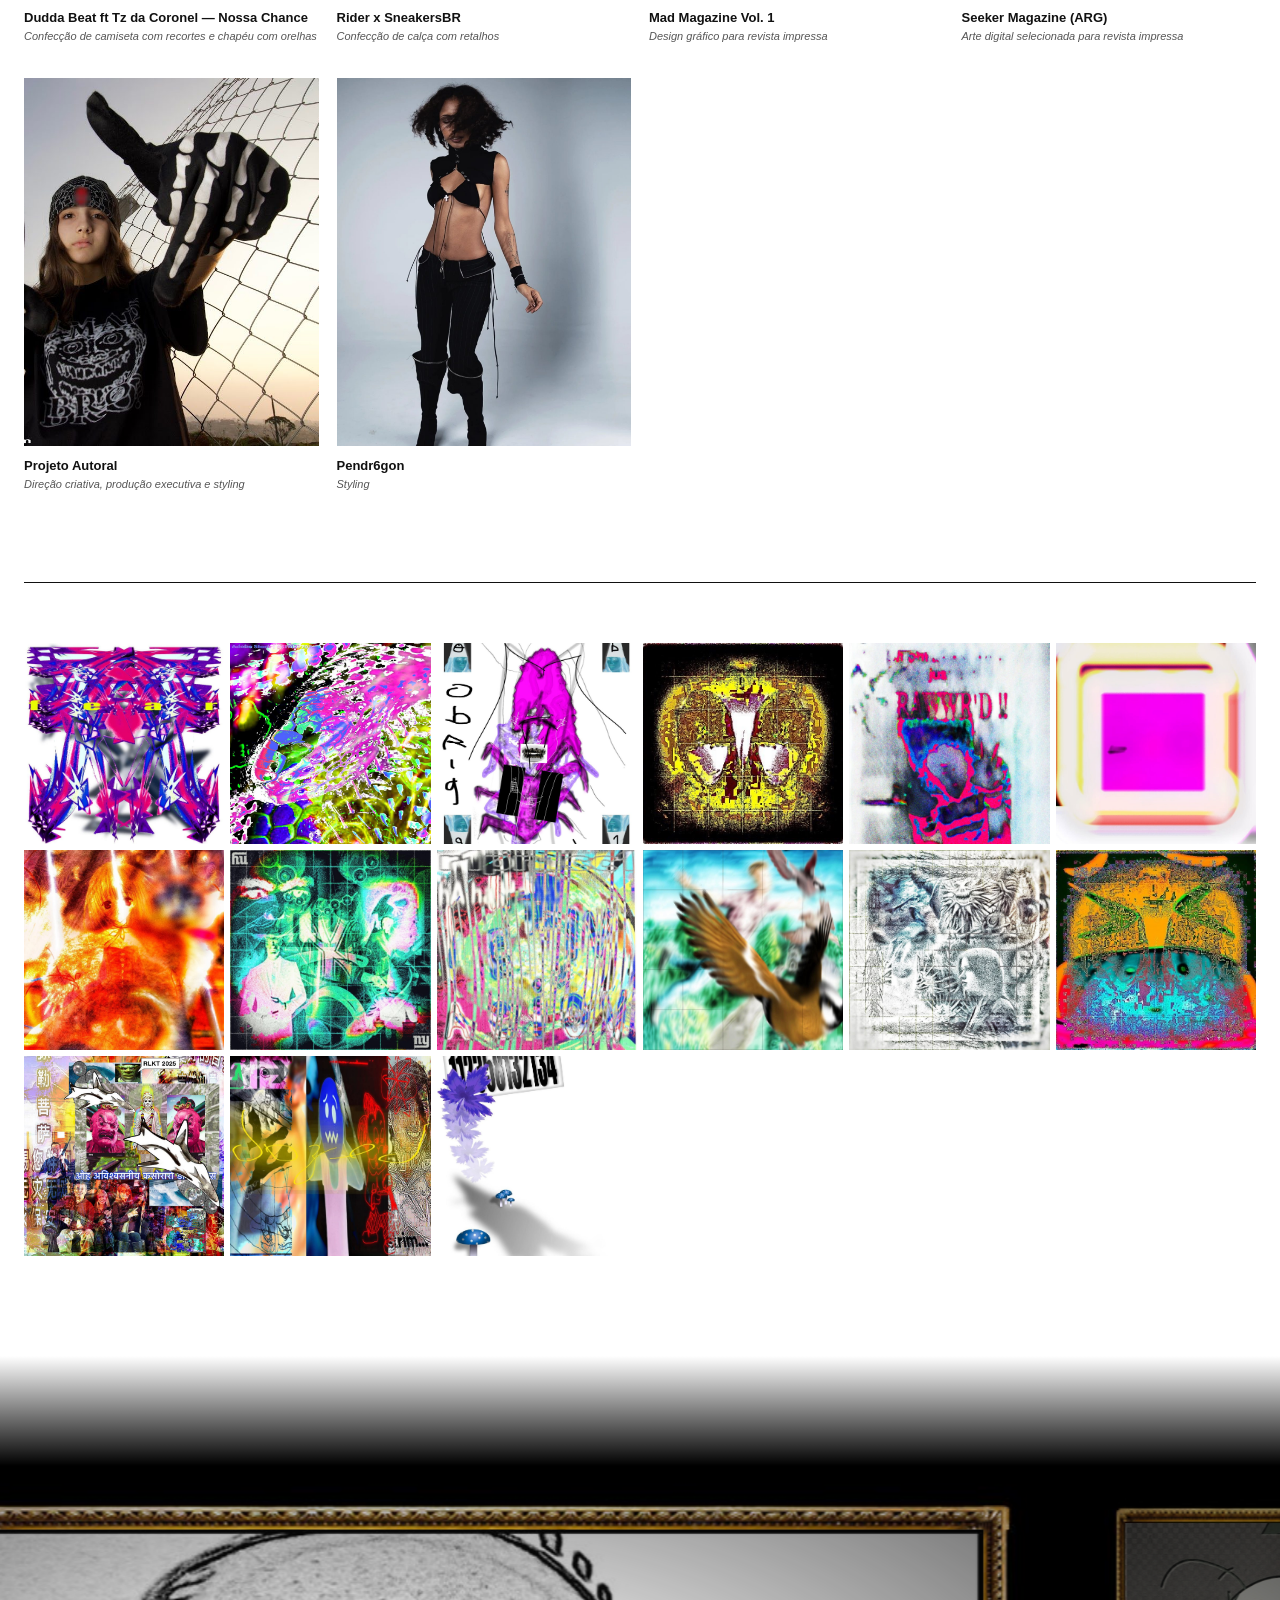
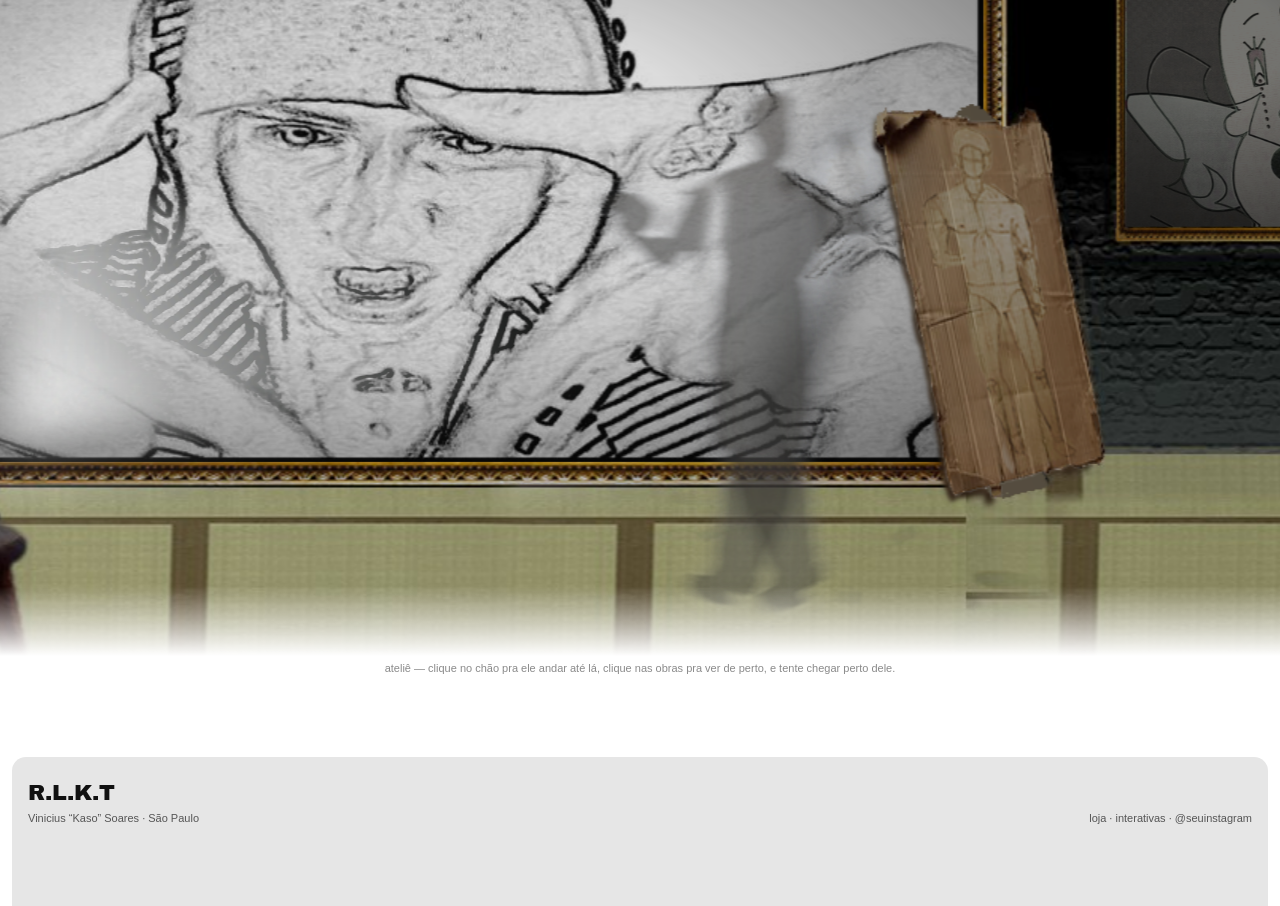
==== commit 80f777c1: "Add files via upload" ====
--- a/index.html
+++ b/index.html
@@ -5,8 +5,14 @@
   <meta name="viewport" content="width=device-width, initial-scale=1.0">
   <title>Vinicius “Kaso” Soares</title>
   <meta name="description" content="Kaso — confecção, arte digital e produção cultural. São Paulo.">
-  <link rel="stylesheet" href="estilo.css?v=7">
-  <script src="script.js?v=7" defer></script>
+  <!-- versão do ateliê: "?atelie=claro" no endereço mostra a versão clara -->
+  <script>
+    try { if (new URLSearchParams(location.search).get('atelie') === 'claro') document.documentElement.classList.add('atelie-claro'); } catch (e) {}
+  </script>
+  <link rel="stylesheet" href="estilo.css?v=9">
+  <link rel="stylesheet" href="atelie.css?v=9">
+  <script src="script.js?v=9" defer></script>
+  <script src="atelie.js?v=9" defer></script>
 </head>
 <body>
 
@@ -15,7 +21,7 @@
       <li><a href="#sobre" class="ativo">sobre</a></li>
       <li><a href="#destaques">destaques</a></li>
       <li><a href="#arte-digital">arte digital</a></li>
-      <li><a href="atelie.html">ateliê</a></li>
+      <li><a href="#atelie">ateliê</a></li>
       <li><a href="obras.html">interativas</a></li>
     </ul>
   </nav>
@@ -113,6 +119,67 @@
     </div>
   </section>
 
+  <hr class="divisor so-claro">
+
+  <!-- Ateliê: o pintor passeia entre as obras -->
+  <section class="atelie" id="atelie">
+    <div class="cena" id="cena">
+      <div class="palco" id="palco">
+        <img class="camada so-escuro" src="img/atelie/fundo.jpg" alt="" style="left:0;top:0;width:1080px;height:566px">
+        <img class="camada so-claro" src="img/atelie/chao.png" alt="" style="left:0;top:433px">
+
+        <!-- ==========================================================
+             OBRAS EXPOSTAS
+             Para trocar uma obra: substitua o arquivo da imagem
+             (img/atelie/obra-1.jpg, obra-2.jpg) ou mude o "src" abaixo.
+             data-grande = versão em alta resolução que abre no clique.
+             data-titulo e data-info aparecem quando a obra abre.
+             ========================================================== -->
+        <div class="interativo" style="left:99px;top:94px;width:674px;height:365px"
+             data-alvo="560" data-titulo="eu" data-info="Kaso · técnica · ano"
+             data-grande="img/atelie/obra-1-grande.jpg">
+          <div class="obra" style="left:17px;top:15px;width:640px;height:335px">
+            <img src="img/atelie/obra-1.jpg" alt="Obra exposta no quadro grande">
+          </div>
+          <img class="moldura" src="img/atelie/moldura-1.png" alt="" style="left:0;top:0">
+        </div>
+
+        <div class="interativo" style="left:839px;top:95px;width:211px;height:211px"
+             data-alvo="945" data-titulo="Sem título" data-info="Acrílica sobre tela"
+             data-grande="img/quadro-branco.jpg">
+          <div class="obra na-sombra" style="left:6px;top:10px;width:199px;height:191px">
+            <img src="img/atelie/obra-2.jpg" alt="Obra exposta no quadro pequeno">
+          </div>
+          <img class="moldura" src="img/atelie/moldura-2.png" alt="" style="left:0;top:0">
+        </div>
+
+        <!-- marcas de tinta que o pintor deixa nas obras -->
+        <div class="rastros" id="rastros"></div>
+
+        <div class="interativo" style="left:684px;top:219px;width:168px;height:254px"
+             data-alvo="770" data-titulo="Desenho no papelão" data-info="Kaso · técnica · ano"
+             data-grande="img/atelie/papelao.png">
+          <img src="img/atelie/papelao.png" alt="Desenho no papelão" style="left:0;top:0">
+        </div>
+
+        <div class="pegadas" id="pegadas"></div>
+        <img class="camada sombra" id="sombra" src="img/atelie/sombra.png" alt="">
+        <!-- o pintor, montado em partes pra poder andar -->
+        <div class="boneco" id="boneco" aria-label="O pintor">
+          <img class="perna" id="perna-a" src="img/atelie/p-pernas.png" alt="">
+          <img class="perna" id="perna-b" src="img/atelie/p-pernas.png" alt="">
+          <img class="braco-e" id="braco-e" src="img/atelie/p-braco-e.png" alt="">
+          <img class="tronco" id="tronco" src="img/atelie/p-tronco.png" alt="">
+          <img class="braco-d" id="braco-d" src="img/atelie/p-braco-d.png" alt="">
+        </div>
+        <img class="camada luz so-escuro" id="luz" src="img/atelie/luz.png" alt="" style="left:93px;top:225px">
+      </div>
+      <div class="falas" id="falas"></div>
+      <div class="cursor" id="cursor"><span></span></div>
+    </div>
+    <p class="legenda-atelie">ateliê — clique no chão pra ele andar até lá, clique nas obras pra ver de perto, e tente chegar perto dele.</p>
+  </section>
+
   <footer class="rodape">
     <div><span class="mini-rlkt">R.L.K.T</span><br>Vinicius “Kaso” Soares · São Paulo</div>
     <div><a href="loja.html">loja</a> · <a href="obras.html">interativas</a> · @seuinstagram</div>
--- a/estilo.css
+++ b/estilo.css
@@ -236,26 +236,47 @@
 .botao[disabled] { border-color: var(--cinza-claro); color: var(--cinza); cursor: not-allowed; }
 .botao[disabled]:hover { background: var(--branco); color: var(--cinza); }
 
+/* ----- Botões redondos de vidro (fechar, anterior, próximo) ----- */
+.botao-vidro {
+  width: 42px; height: 42px;
+  border-radius: 50%;
+  display: grid; place-items: center;
+  background: rgba(255, 255, 255, .5);
+  -webkit-backdrop-filter: blur(14px) saturate(170%);
+  backdrop-filter: blur(14px) saturate(170%);
+  border: 1px solid rgba(255, 255, 255, .8);
+  box-shadow: 0 4px 18px rgba(0, 0, 0, .1);
+  cursor: pointer;
+  transition: transform .2s, background .2s;
+}
+.botao-vidro:hover { transform: scale(1.06); background: rgba(255, 255, 255, .75); }
+.botao-vidro svg { width: 16px; height: 16px; fill: none; stroke: var(--preto); stroke-width: 1.4; stroke-linecap: round; stroke-linejoin: round; }
+.fechar-zoom { position: fixed; z-index: 62; top: 18px; right: 18px; opacity: 0; transition: opacity .3s, transform .2s; }
+.fechar-zoom.aberto { opacity: 1; }
+
 /* ----- Visualizador (clique numa imagem) ----- */
 .visor {
   position: fixed; inset: 0; z-index: 50;
-  background: rgba(255, 255, 255, .96);
-  display: none;
+  background: rgba(255, 255, 255, .8);
+  -webkit-backdrop-filter: blur(14px);
+  backdrop-filter: blur(14px);
+  display: flex;
   align-items: center; justify-content: center;
   flex-direction: column; gap: 14px;
-  padding: 50px 60px;
-}
-.visor.aberto { display: flex; }
-.visor img { max-height: 80vh; max-width: 100%; object-fit: contain; }
+  padding: 50px 70px;
+  opacity: 0;
+  pointer-events: none;
+  transition: opacity .35s ease;
+}
+.visor.aberto { opacity: 1; pointer-events: auto; }
+.visor img { max-height: 76vh; max-width: 100%; object-fit: contain; transform: scale(.96); transition: transform .45s cubic-bezier(.2,.8,.2,1); box-shadow: 0 20px 60px rgba(0,0,0,.18); }
+.visor.aberto img { transform: none; }
 .visor .texto { font-size: 12px; text-align: center; }
 .visor .texto b { display: block; }
-.visor button {
-  position: absolute; border: none; background: none; cursor: pointer;
-  font-family: var(--pesada); font-size: 22px; color: var(--preto); padding: 10px;
-}
-.visor .fechar { top: 12px; right: 18px; }
-.visor .anterior { left: 10px; top: 50%; }
-.visor .proximo { right: 10px; top: 50%; }
+.visor .botao-vidro { position: absolute; }
+.visor .fechar { top: 18px; right: 18px; }
+.visor .anterior { left: 18px; top: 50%; margin-top: -21px; }
+.visor .proximo { right: 18px; top: 50%; margin-top: -21px; }
 
 /* ----- Rodapé ----- */
 .rodape {
--- a/atelie.css
+++ b/atelie.css
@@ -0,0 +1,204 @@
+/* ===== Ateliê: cena montada a partir das camadas do Photoshop ===== */
+/* versão escura (padrão): ocupa a tela inteira, de ponta a ponta */
+.atelie { position: relative; margin-top: 60px; }
+.cena {
+  position: relative;
+  width: 100%;
+  height: 100vh;
+  overflow: hidden;
+  background: #000;
+  user-select: none;
+  -webkit-user-select: none;
+}
+/* emendas suaves com o branco da página, em cima e embaixo */
+.cena::before, .cena::after {
+  content: '';
+  position: absolute; left: 0; right: 0; z-index: 2;
+  height: 110px;
+  pointer-events: none;
+}
+.cena::before { top: 0; background: linear-gradient(#fff, rgba(255, 255, 255, 0)); }
+.cena::after { bottom: 0; height: 70px; background: linear-gradient(rgba(255, 255, 255, 0), #fff); }
+
+/* versão clara: sem parede, só o chão e as peças recortadas no branco do site */
+.atelie-claro .atelie { max-width: 1400px; margin: 0 auto; padding: 30px 24px 0; }
+.atelie-claro .cena { height: auto; background: none; overflow: visible; }
+.atelie-claro .cena::before, .atelie-claro .cena::after { display: none; }
+.atelie-claro .so-escuro { display: none; }
+html:not(.atelie-claro) .so-claro { display: none; }
+
+@media (pointer: fine) { .cena, .cena * { cursor: none !important; } }
+
+/* o palco tem o tamanho original do PSD (1080 × 566) e é escalado pra caber */
+.palco {
+  position: absolute;
+  top: 0; left: 0;
+  width: 1080px;
+  height: 566px;
+  transform-origin: 0 0;
+}
+.palco img { position: absolute; display: block; max-width: none; pointer-events: none; -webkit-user-drag: none; }
+
+/* ----- peças interativas: crescem um pouco quando o mouse passa ----- */
+.interativo {
+  position: absolute;
+  transform-origin: 50% 60%;
+  transition: transform .4s cubic-bezier(.2, .8, .2, 1), filter .4s;
+}
+.interativo:hover { transform: scale(1.035); filter: drop-shadow(0 10px 18px rgba(0, 0, 0, .35)); }
+.interativo .moldura { left: 0; top: 0; }
+
+/* ----- obras nos quadros ----- */
+.obra { position: absolute; overflow: hidden; }
+.obra img {
+  position: static;
+  width: 100%; height: 100%;
+  object-fit: cover;
+  filter: brightness(.88) contrast(.95);
+}
+/* textura de grunge do PSD por cima, igual à pintura original */
+.obra::before {
+  content: '';
+  position: absolute; inset: 0;
+  background: url('img/atelie/textura.jpg') center / cover;
+  mix-blend-mode: multiply;
+  opacity: .55;
+  pointer-events: none;
+}
+/* sombra nos cantos, pra obra "sentar" na luz do ateliê */
+.obra::after {
+  content: '';
+  position: absolute; inset: 0;
+  background: radial-gradient(ellipse at 40% 45%, transparent 40%, rgba(0, 0, 0, .5) 100%);
+  mix-blend-mode: multiply;
+  pointer-events: none;
+}
+/* obra fora da luz do projetor: mais escura e dessaturada, como o resto da parede */
+html:not(.atelie-claro) .obra.na-sombra img { filter: grayscale(.6) sepia(.18) brightness(.5) contrast(.88); }
+html:not(.atelie-claro) .obra.na-sombra::after { background: radial-gradient(ellipse at 30% 40%, rgba(0,0,0,.1) 20%, rgba(0, 0, 0, .65) 100%); }
+/* na versão clara as obras ficam com luz de dia, sem o escurecido do canto */
+.atelie-claro .obra::after { opacity: .35; }
+.atelie-claro .obra.na-sombra img { filter: grayscale(.25) sepia(.08) brightness(.9); }
+
+/* marcas de tinta que o pintor deixa nas obras */
+.rastros { position: absolute; inset: 0; pointer-events: none; }
+.rastros img { opacity: 0; animation: rastro 5s ease-out forwards; }
+@keyframes rastro { 0% { opacity: 0; } 12% { opacity: .75; } 100% { opacity: 0; } }
+
+/* luz do projetor em "clarear" */
+.luz { mix-blend-mode: lighten; transition: opacity .08s; }
+
+/* ----- o pintor em partes ----- */
+.boneco {
+  position: absolute;
+  width: 191px; height: 330px;
+  transform-origin: 95.5px 330px;          /* entre os pés */
+  will-change: transform;
+  filter: drop-shadow(0 0 7px rgba(225, 230, 240, .4)) drop-shadow(0 0 2px rgba(225, 230, 240, .28));
+  transition: opacity .45s;
+}
+.boneco img { left: 0; top: 0; width: 191px; height: 330px; }
+.boneco .tronco, .boneco .perna { transform-origin: 107px 236px; }   /* quadril */
+.boneco .braco-d { transform-origin: 136px 66px; }                   /* ombro direito */
+.boneco .braco-e { transform-origin: 80px 74px; }                    /* ombro esquerdo */
+.boneco .perna { opacity: .82; }
+.boneco.sumindo { opacity: 0; }
+.atelie-claro .boneco { filter: none; }
+.sombra { mix-blend-mode: darken; transform-origin: 50% 100%; transition: opacity .45s; }
+
+/* pegadas: multiplicam o chão e somem devagar */
+.pegadas { position: absolute; inset: 0; pointer-events: none; }
+.pegadas img { mix-blend-mode: multiply; transform-origin: 50% 50%; animation: pegada 6s ease-in forwards; }
+@keyframes pegada { 0% { opacity: .8; } 50% { opacity: .45; } 100% { opacity: 0; } }
+
+/* ----- falas: a palavra sobe devagar e vai sumindo ----- */
+.falas { position: absolute; inset: 0; z-index: 3; pointer-events: none; overflow: hidden; }
+.palavra {
+  position: absolute;
+  font-size: 13px;
+  letter-spacing: .03em;
+  color: rgba(255, 255, 255, .92);
+  text-shadow: 0 0 10px rgba(255, 255, 255, .35);
+  white-space: nowrap;
+  transform: translate(-50%, 0);
+  animation: palavra-sobe 3s cubic-bezier(.25, .6, .3, 1) forwards;
+}
+.atelie-claro .palavra { color: #111; text-shadow: none; }
+@keyframes palavra-sobe {
+  0%   { opacity: 0; transform: translate(-50%, 8px); filter: blur(3px); }
+  15%  { opacity: 1; transform: translate(calc(-50% + var(--balanco, 0px) * .3), -8px); filter: blur(0); }
+  60%  { opacity: .75; transform: translate(calc(-50% - var(--balanco, 0px) * .4), -40px); filter: blur(0); }
+  100% { opacity: 0; transform: translate(calc(-50% + var(--balanco, 0px)), -80px); filter: blur(4px); letter-spacing: .12em; }
+}
+
+/* ----- cursor da cena: um anel de vidro que muda conforme o que está embaixo ----- */
+.cursor {
+  position: absolute;
+  z-index: 4;
+  left: 0; top: 0;
+  width: 14px; height: 14px;
+  margin: -7px 0 0 -7px;
+  border-radius: 50%;
+  border: 1px solid rgba(255, 255, 255, .85);
+  background: rgba(255, 255, 255, .12);
+  -webkit-backdrop-filter: blur(4px);
+  backdrop-filter: blur(4px);
+  pointer-events: none;
+  display: grid;
+  place-items: center;
+  opacity: 0;
+  transition: width .25s, height .25s, margin .25s, opacity .2s, background .25s;
+}
+.cursor span {
+  font-size: 10px;
+  letter-spacing: .02em;
+  color: #fff;
+  opacity: 0;
+  transition: opacity .2s;
+  white-space: nowrap;
+}
+.cena:hover .cursor { opacity: 1; }
+.atelie-claro .cursor { border-color: rgba(0, 0, 0, .7); background: rgba(255, 255, 255, .35); }
+.atelie-claro .cursor span { color: #111; }
+.cursor.com-texto { width: 46px; height: 46px; margin: -23px 0 0 -23px; background: rgba(255, 255, 255, .18); }
+.cursor.com-texto span { opacity: 1; }
+@media (pointer: coarse) { .cursor { display: none; } }
+
+.legenda-atelie {
+  text-align: center; margin-top: 4px;
+  font-size: 11px; color: var(--cinza);
+}
+.atelie-claro .legenda-atelie { position: static; color: var(--cinza); text-align: center; margin-top: 10px; }
+
+/* ----- obra em tela cheia (abre com zoom a partir do quadro) ----- */
+.zoom-fundo {
+  position: fixed; inset: 0; z-index: 60;
+  background: rgba(255, 255, 255, .78);
+  -webkit-backdrop-filter: blur(14px);
+  backdrop-filter: blur(14px);
+  opacity: 0;
+  transition: opacity .45s ease;
+}
+.zoom-fundo.aberto { opacity: 1; }
+.zoom-img {
+  position: fixed; z-index: 61;
+  object-fit: cover;
+  box-shadow: 0 20px 60px rgba(0, 0, 0, .25);
+  cursor: zoom-out;
+}
+.zoom-img.recorte { object-fit: contain; box-shadow: none; }
+.zoom-texto {
+  position: fixed; z-index: 61;
+  left: 0; right: 0;
+  text-align: center;
+  font-size: 12px;
+  opacity: 0;
+  transform: translateY(6px);
+  transition: opacity .35s .25s, transform .35s .25s;
+}
+.zoom-texto b { display: block; }
+.zoom-texto.aberto { opacity: 1; transform: none; }
+
+@media (prefers-reduced-motion: reduce) {
+  .pegadas img { animation-duration: 2s; }
+}
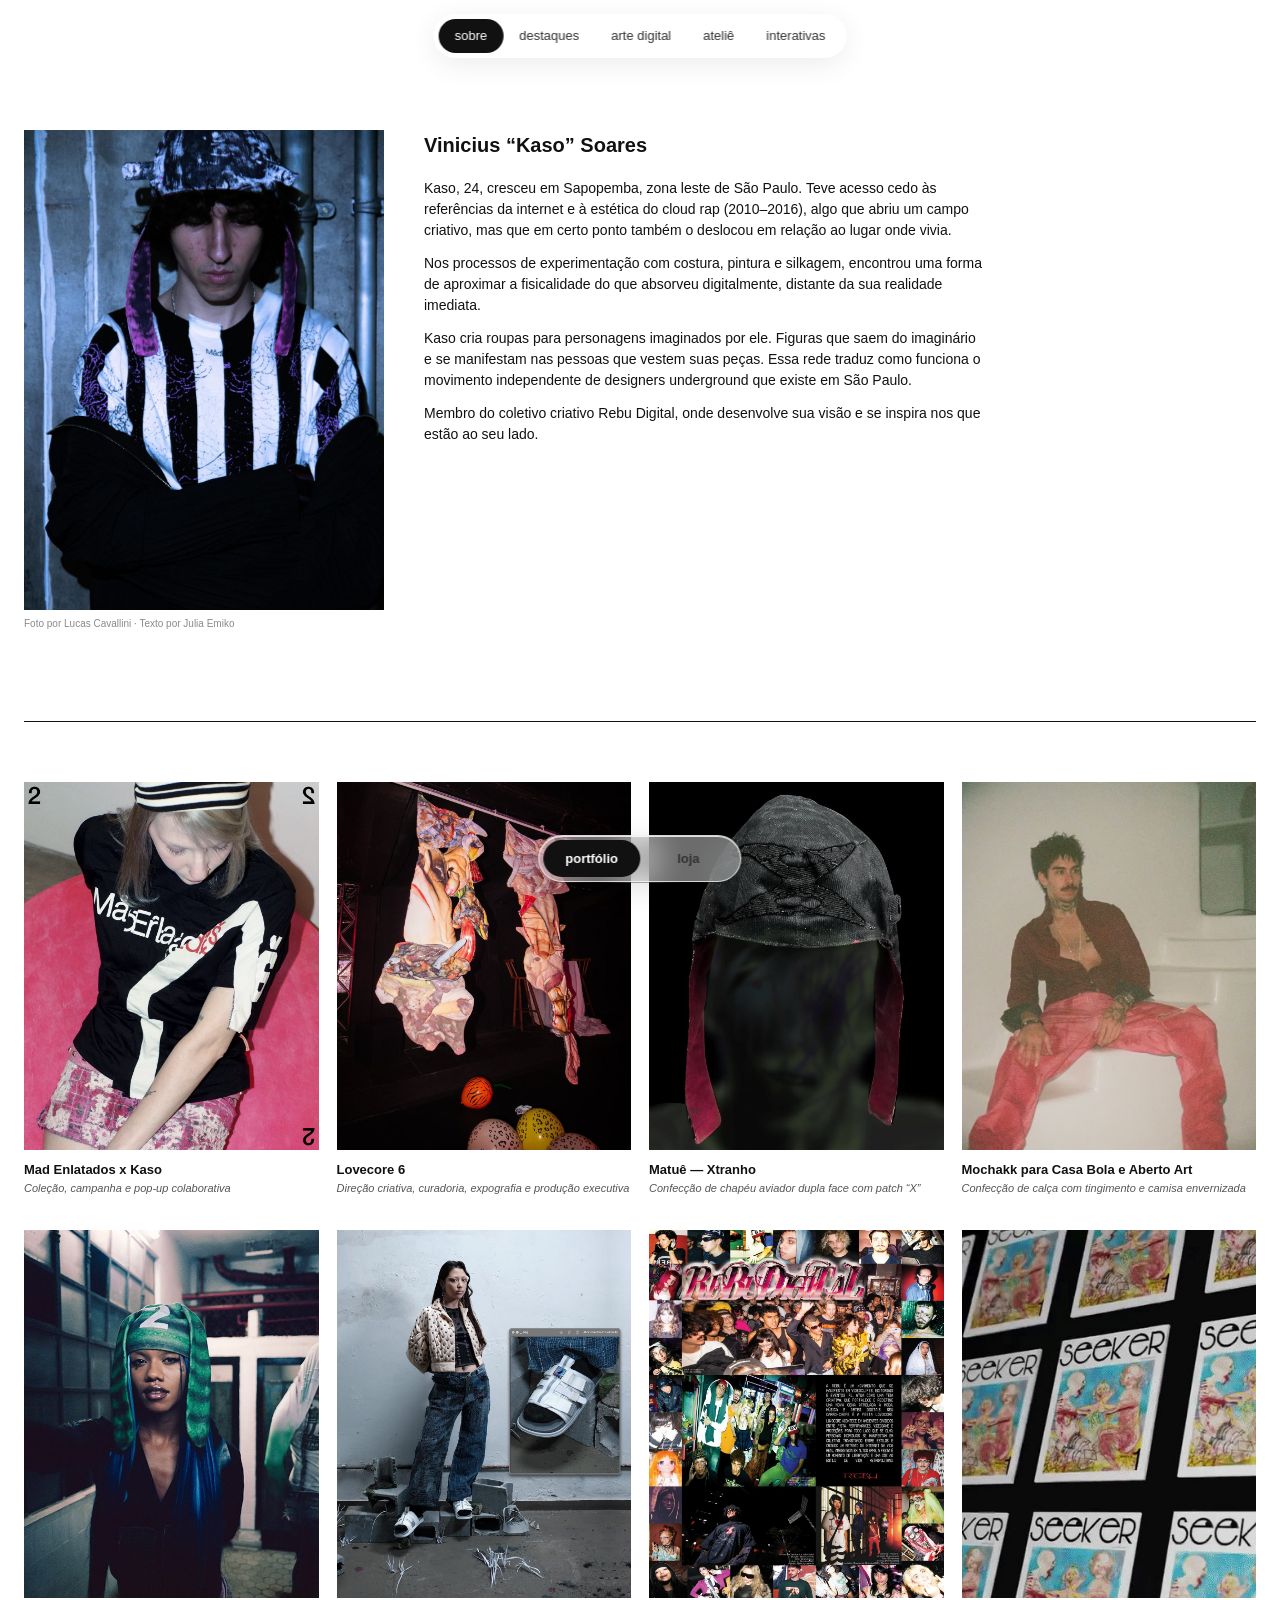
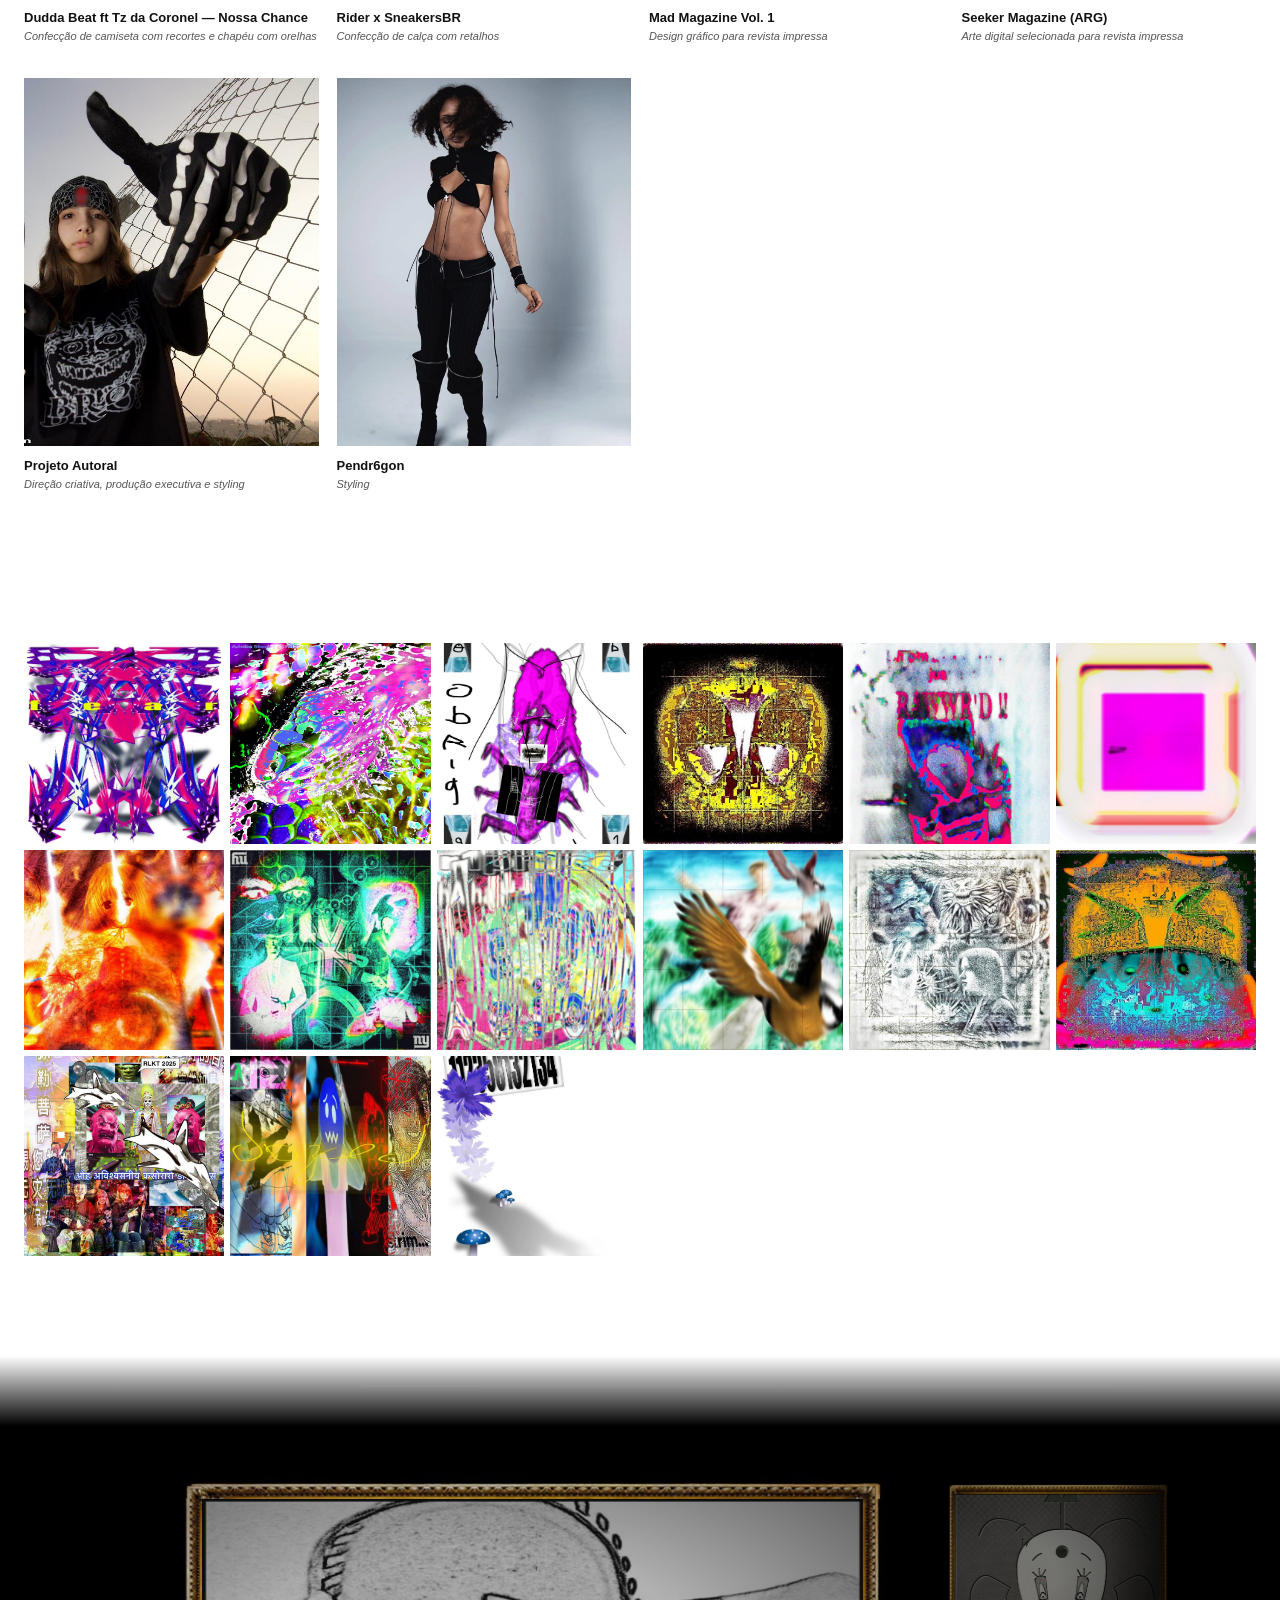
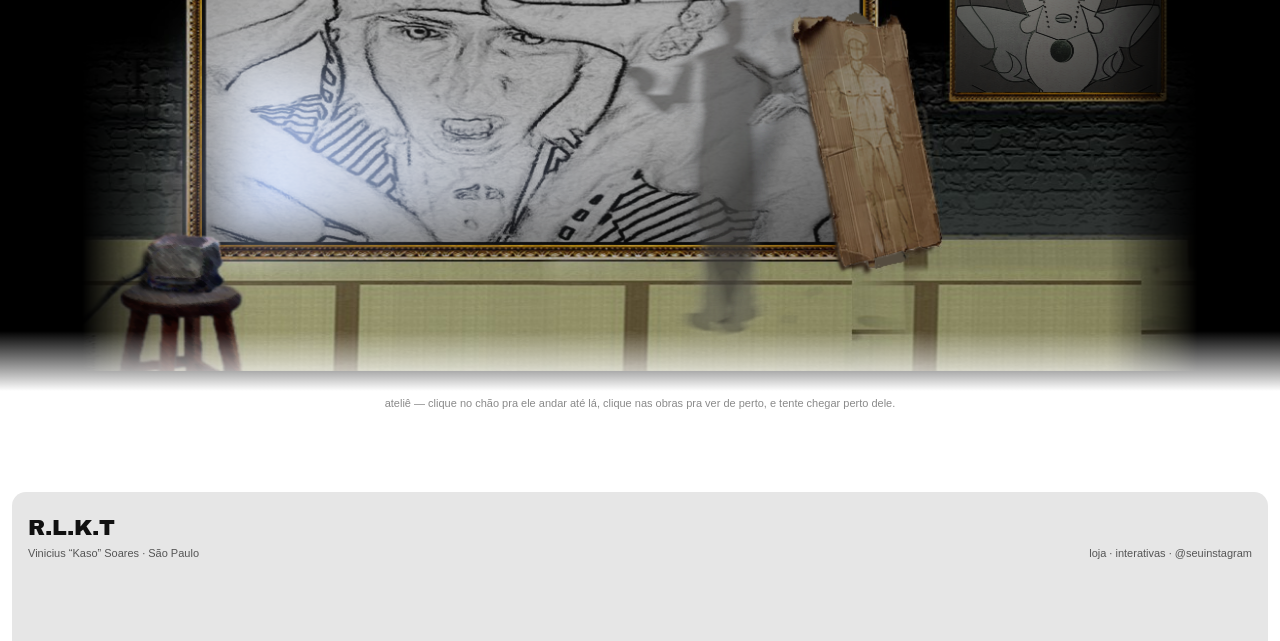
==== commit 9dac3eac: "Add files via upload" ====
--- a/index.html
+++ b/index.html
@@ -9,10 +9,10 @@
   <script>
     try { if (new URLSearchParams(location.search).get('atelie') === 'claro') document.documentElement.classList.add('atelie-claro'); } catch (e) {}
   </script>
-  <link rel="stylesheet" href="estilo.css?v=9">
-  <link rel="stylesheet" href="atelie.css?v=9">
-  <script src="script.js?v=9" defer></script>
-  <script src="atelie.js?v=9" defer></script>
+  <link rel="stylesheet" href="estilo.css?v=10">
+  <link rel="stylesheet" href="atelie.css?v=10">
+  <script src="script.js?v=10" defer></script>
+  <script src="atelie.js?v=10" defer></script>
 </head>
 <body>
 
@@ -172,7 +172,11 @@
           <img class="tronco" id="tronco" src="img/atelie/p-tronco.png" alt="">
           <img class="braco-d" id="braco-d" src="img/atelie/p-braco-d.png" alt="">
         </div>
-        <img class="camada luz so-escuro" id="luz" src="img/atelie/luz.png" alt="" style="left:93px;top:225px">
+        <!-- banquinho e projetor ficam na frente dos quadros, como no PSD -->
+        <img class="camada" src="img/atelie/projetor.png" alt="" style="left:0;top:433px">
+        <!-- luz do projetor: névoa azulada em "tela", com poeira flutuando -->
+        <img class="camada luz" id="luz" src="img/atelie/luz.jpg" alt="" style="left:59px;top:199px">
+        <div class="poeira" id="poeira"></div>
       </div>
       <div class="falas" id="falas"></div>
       <div class="cursor" id="cursor"><span></span></div>
--- a/atelie.css
+++ b/atelie.css
@@ -4,7 +4,7 @@
 .cena {
   position: relative;
   width: 100%;
-  height: 100vh;
+  height: 65vh;
   overflow: hidden;
   background: #000;
   user-select: none;
@@ -14,18 +14,23 @@
 .cena::before, .cena::after {
   content: '';
   position: absolute; left: 0; right: 0; z-index: 2;
-  height: 110px;
+  height: 70px;
   pointer-events: none;
 }
 .cena::before { top: 0; background: linear-gradient(#fff, rgba(255, 255, 255, 0)); }
-.cena::after { bottom: 0; height: 70px; background: linear-gradient(rgba(255, 255, 255, 0), #fff); }
+.cena::after { bottom: 0; height: 60px; background: linear-gradient(rgba(255, 255, 255, 0), #fff); }
 
 /* versão clara: sem parede, só o chão e as peças recortadas no branco do site */
 .atelie-claro .atelie { max-width: 1400px; margin: 0 auto; padding: 30px 24px 0; }
-.atelie-claro .cena { height: auto; background: none; overflow: visible; }
+.atelie-claro .cena { height: auto; background: none; overflow: hidden; }
 .atelie-claro .cena::before, .atelie-claro .cena::after { display: none; }
 .atelie-claro .so-escuro { display: none; }
+.atelie-claro .palco { background: #fff; }   /* a luz em "tela" precisa de um fundo pra clarear */
 html:not(.atelie-claro) .so-claro { display: none; }
+html:not(.atelie-claro) .palco {
+  -webkit-mask-image: linear-gradient(90deg, transparent 0, #000 8%, #000 92%, transparent 100%);
+  mask-image: linear-gradient(90deg, transparent 0, #000 8%, #000 92%, transparent 100%);
+}
 
 @media (pointer: fine) { .cena, .cena * { cursor: none !important; } }
 
@@ -54,8 +59,9 @@
   position: static;
   width: 100%; height: 100%;
   object-fit: cover;
-  filter: brightness(.88) contrast(.95);
-}
+  filter: brightness(.72) contrast(.9);
+}
+.atelie-claro .obra img { filter: brightness(.86) contrast(.95); }
 /* textura de grunge do PSD por cima, igual à pintura original */
 .obra::before {
   content: '';
@@ -85,8 +91,26 @@
 .rastros img { opacity: 0; animation: rastro 5s ease-out forwards; }
 @keyframes rastro { 0% { opacity: 0; } 12% { opacity: .75; } 100% { opacity: 0; } }
 
-/* luz do projetor em "clarear" */
-.luz { mix-blend-mode: lighten; transition: opacity .08s; }
+/* luz do projetor: névoa azulada que clareia o que estiver embaixo (como "tela") */
+.luz { mix-blend-mode: screen; transition: opacity .12s; animation: luz-respira 7s ease-in-out infinite; }
+@keyframes luz-respira { 0%, 100% { filter: brightness(1); } 50% { filter: brightness(1.12); } }
+/* poeira flutuando dentro do facho */
+.poeira { position: absolute; left: 110px; top: 240px; width: 430px; height: 220px; pointer-events: none; }
+.poeira i {
+  position: absolute;
+  width: 2px; height: 2px;
+  border-radius: 50%;
+  background: #eaf2ff;
+  mix-blend-mode: screen;
+  opacity: 0;
+  animation: poeira var(--d, 9s) linear var(--a, 0s) infinite;
+}
+@keyframes poeira {
+  0% { opacity: 0; transform: translate(0, 0); }
+  20% { opacity: var(--o, .7); }
+  80% { opacity: var(--o, .7); }
+  100% { opacity: 0; transform: translate(var(--x, 30px), var(--y, -40px)); }
+}
 
 /* ----- o pintor em partes ----- */
 .boneco {
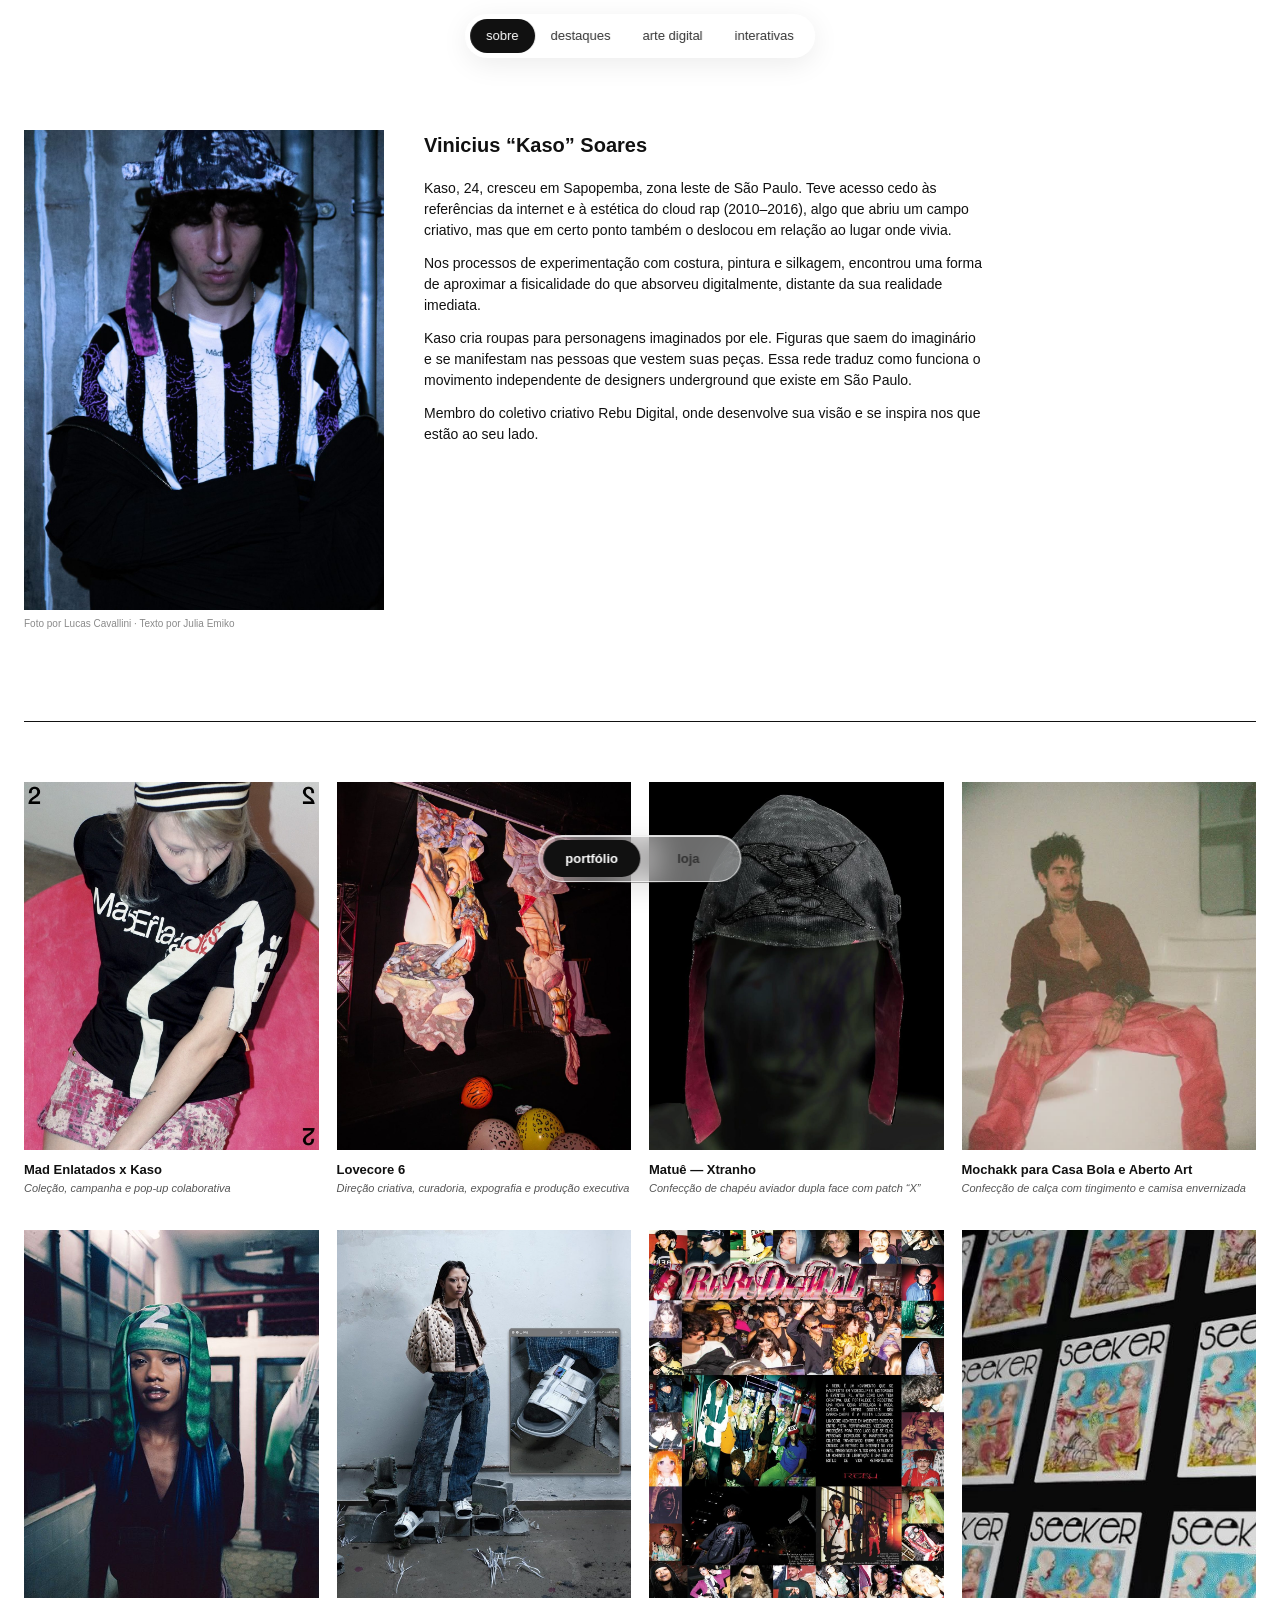
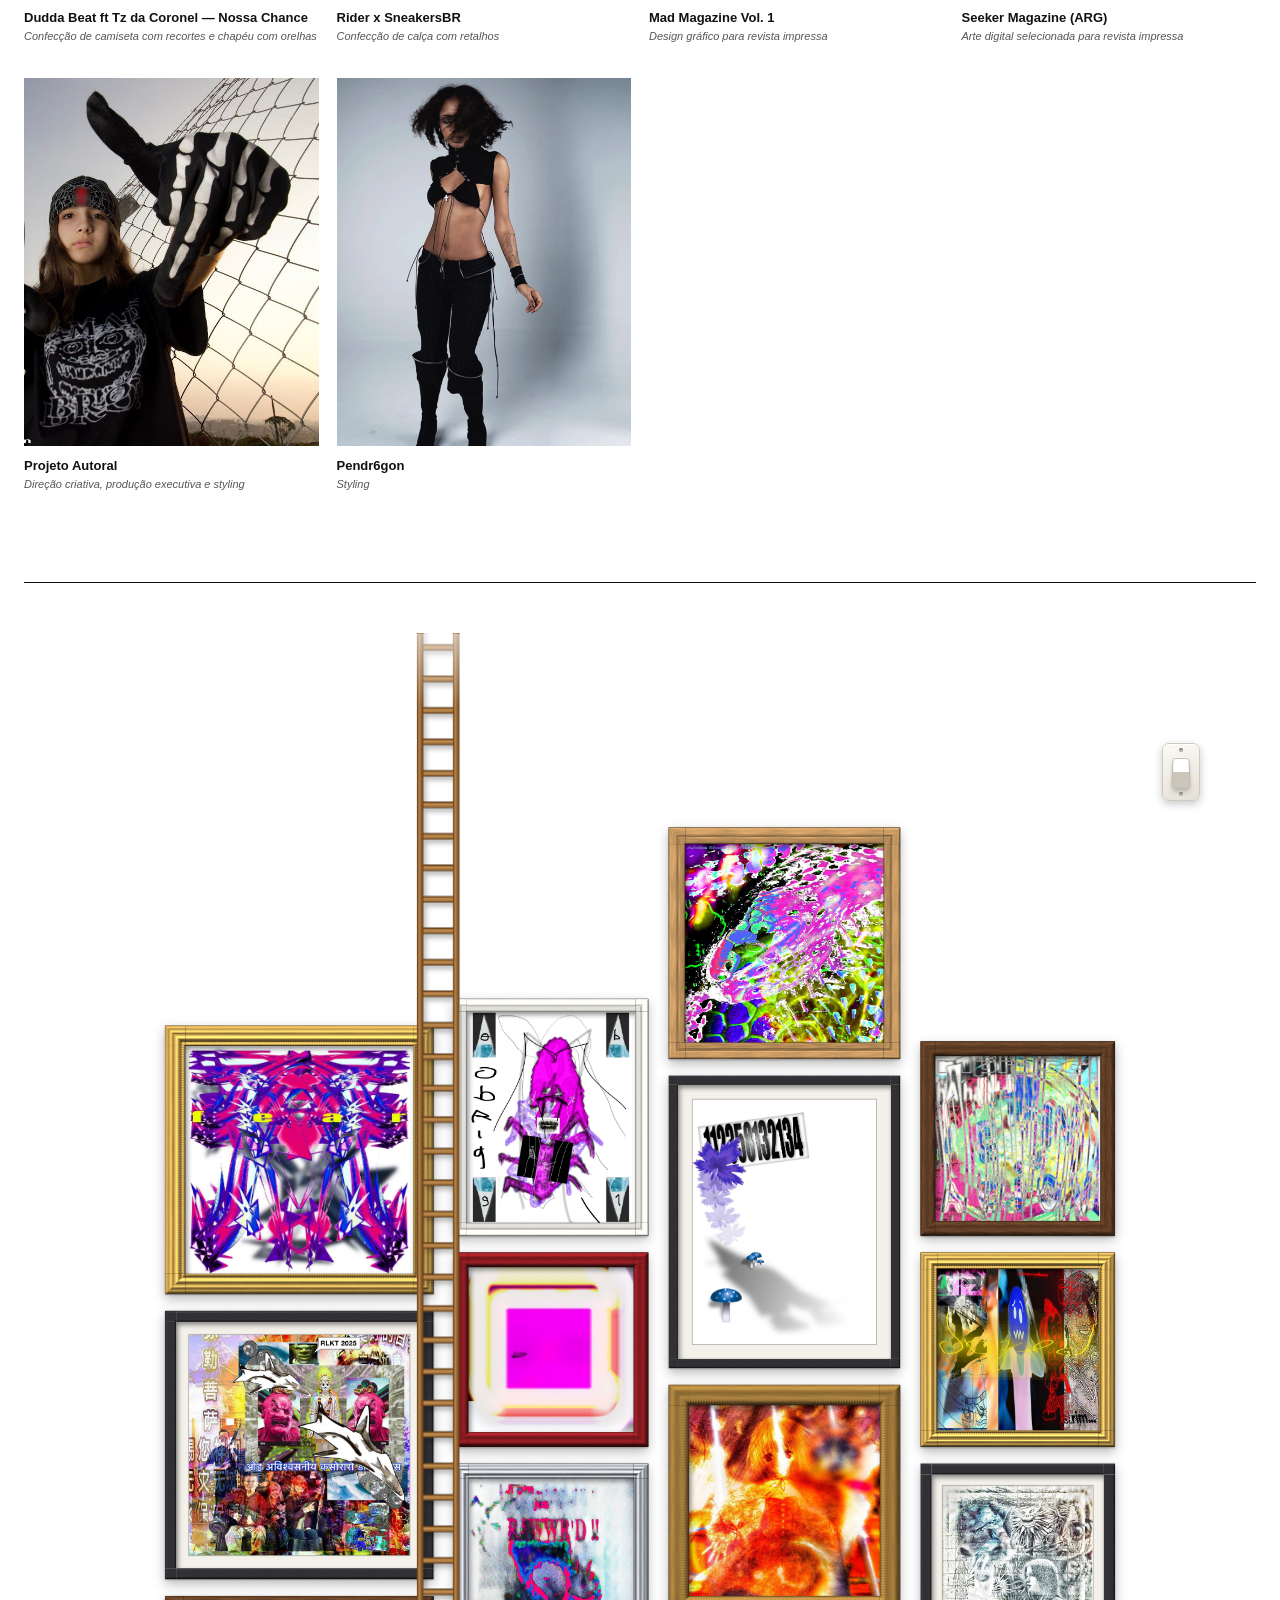
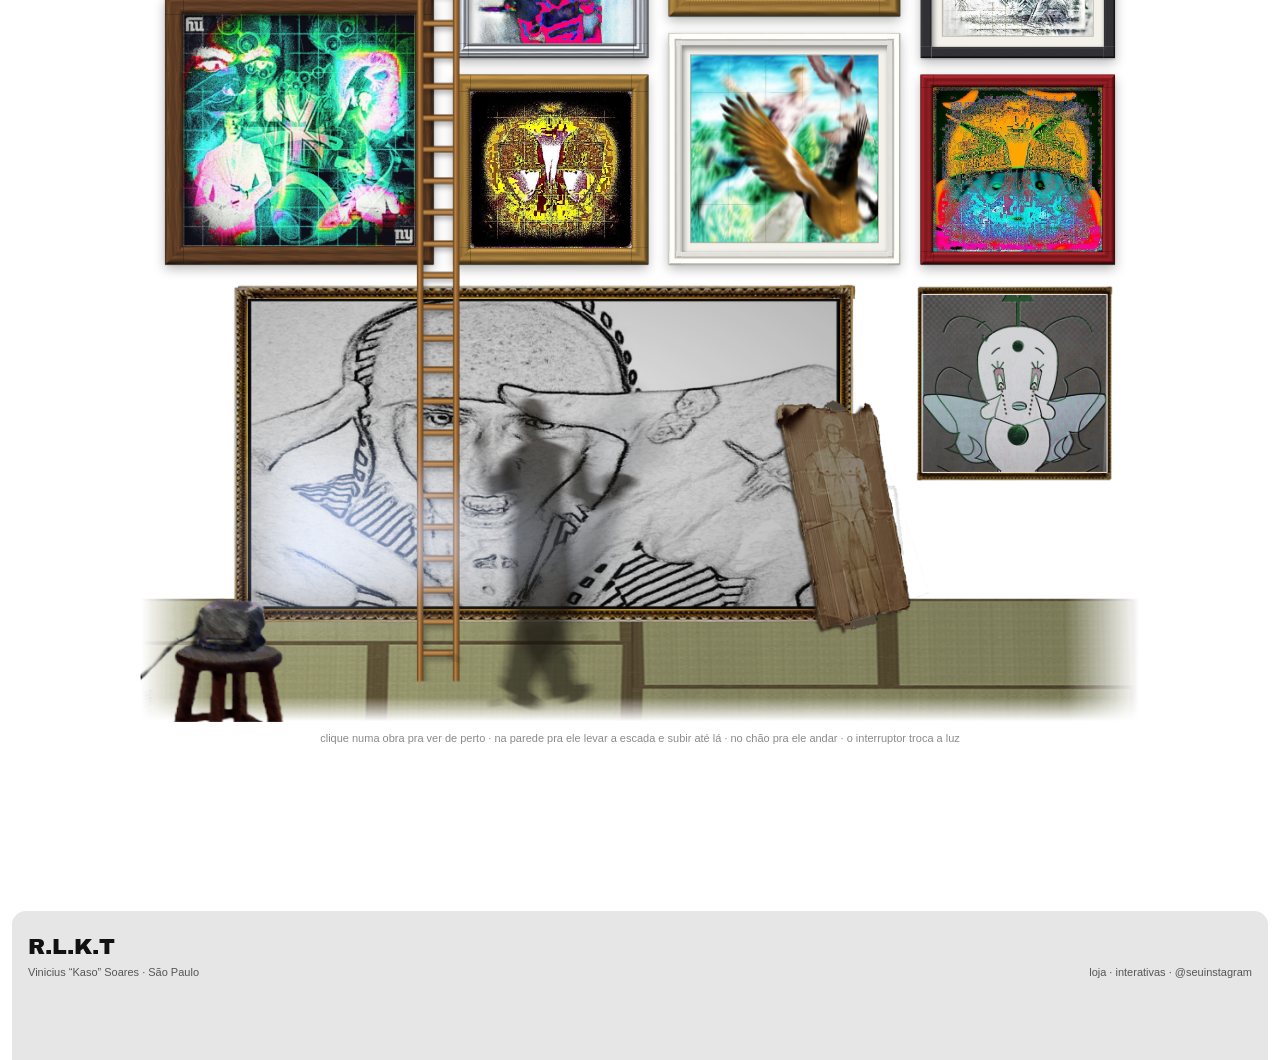
==== commit ca37a229: "Add files via upload" ====
--- a/index.html
+++ b/index.html
@@ -5,14 +5,10 @@
   <meta name="viewport" content="width=device-width, initial-scale=1.0">
   <title>Vinicius “Kaso” Soares</title>
   <meta name="description" content="Kaso — confecção, arte digital e produção cultural. São Paulo.">
-  <!-- versão do ateliê: "?atelie=claro" no endereço mostra a versão clara -->
-  <script>
-    try { if (new URLSearchParams(location.search).get('atelie') === 'claro') document.documentElement.classList.add('atelie-claro'); } catch (e) {}
-  </script>
-  <link rel="stylesheet" href="estilo.css?v=10">
-  <link rel="stylesheet" href="atelie.css?v=10">
-  <script src="script.js?v=10" defer></script>
-  <script src="atelie.js?v=10" defer></script>
+  <link rel="stylesheet" href="estilo.css?v=11">
+  <link rel="stylesheet" href="atelie.css?v=11">
+  <script src="script.js?v=11" defer></script>
+  <script src="atelie.js?v=11" defer></script>
 </head>
 <body>
 
@@ -21,7 +17,6 @@
       <li><a href="#sobre" class="ativo">sobre</a></li>
       <li><a href="#destaques">destaques</a></li>
       <li><a href="#arte-digital">arte digital</a></li>
-      <li><a href="#atelie">ateliê</a></li>
       <li><a href="obras.html">interativas</a></li>
     </ul>
   </nav>
@@ -98,73 +93,114 @@
 
   <hr class="divisor">
 
-  <!-- Arte digital -->
-  <section class="secao" id="arte-digital">
-    <div class="grade-arte" data-galeria>
-      <div class="trabalho"><div class="foto"><img src="img/arte-fear.jpg" alt="fear" loading="lazy"></div></div>
-      <div class="trabalho"><div class="foto"><img src="img/arte-09.jpg" alt="Arte digital" loading="lazy"></div></div>
-      <div class="trabalho"><div class="foto"><img src="img/arte-02.jpg" alt="Arte digital" loading="lazy"></div></div>
-      <div class="trabalho"><div class="foto"><img src="img/arte-10.jpg" alt="Arte digital" loading="lazy"></div></div>
-      <div class="trabalho"><div class="foto"><img src="img/arte-04.jpg" alt="Arte digital" loading="lazy"></div></div>
-      <div class="trabalho"><div class="foto"><img src="img/arte-07.jpg" alt="Arte digital" loading="lazy"></div></div>
-      <div class="trabalho"><div class="foto"><img src="img/arte-05.jpg" alt="Arte digital" loading="lazy"></div></div>
-      <div class="trabalho"><div class="foto"><img src="img/arte-13.jpg" alt="Arte digital" loading="lazy"></div></div>
-      <div class="trabalho"><div class="foto"><img src="img/arte-03.jpg" alt="Arte digital" loading="lazy"></div></div>
-      <div class="trabalho"><div class="foto"><img src="img/arte-12.jpg" alt="Arte digital" loading="lazy"></div></div>
-      <div class="trabalho"><div class="foto"><img src="img/arte-06.jpg" alt="Arte digital" loading="lazy"></div></div>
-      <div class="trabalho"><div class="foto"><img src="img/arte-14.jpg" alt="Arte digital" loading="lazy"></div></div>
-      <div class="trabalho"><div class="foto"><img src="img/arte-08.jpg" alt="Arte digital" loading="lazy"></div></div>
-      <div class="trabalho"><div class="foto"><img src="img/arte-11.jpg" alt="Arte digital" loading="lazy"></div></div>
-      <div class="trabalho"><div class="foto"><img src="img/arte-01.jpg" alt="Arte digital" loading="lazy"></div></div>
-    </div>
-  </section>
-
-  <hr class="divisor so-claro">
-
-  <!-- Ateliê: o pintor passeia entre as obras -->
-  <section class="atelie" id="atelie">
+  <!-- =====================================================================
+       ARTE DIGITAL — parede de galeria com o pintor, a escada e o interruptor
+       Medidas em pixels do PSD (largura 1080). O chão do PSD começa em 1258px.
+       Para trocar uma obra: mude o "src" da imagem (e o data-grande).
+       Para trocar a moldura: mude o nome em --m (ouro, ouro-velho, nogueira,
+       carvalho, preta, branca, prata, laca) e a espessura em --t.
+       ===================================================================== -->
+  <section class="atelie" id="arte-digital">
+    <div class="trilho-interruptor">
+      <button class="interruptor" id="interruptor" aria-label="Alternar entre tema claro e escuro" aria-pressed="false">
+        <span class="tecla"></span>
+      </button>
+    </div>
+
     <div class="cena" id="cena">
-      <div class="palco" id="palco">
-        <img class="camada so-escuro" src="img/atelie/fundo.jpg" alt="" style="left:0;top:0;width:1080px;height:566px">
-        <img class="camada so-claro" src="img/atelie/chao.png" alt="" style="left:0;top:433px">
-
-        <!-- ==========================================================
-             OBRAS EXPOSTAS
-             Para trocar uma obra: substitua o arquivo da imagem
-             (img/atelie/obra-1.jpg, obra-2.jpg) ou mude o "src" abaixo.
-             data-grande = versão em alta resolução que abre no clique.
-             data-titulo e data-info aparecem quando a obra abre.
-             ========================================================== -->
-        <div class="interativo" style="left:99px;top:94px;width:674px;height:365px"
-             data-alvo="560" data-titulo="eu" data-info="Kaso · técnica · ano"
-             data-grande="img/atelie/obra-1-grande.jpg">
+      <div class="palco" id="palco" style="height:1824px">
+        <div class="parede" style="top:1574px"></div>
+        <img class="camada" src="img/atelie/chao.png" alt="" style="left:0;top:1691px">
+
+        <!-- obras de arte digital, em molduras variadas -->
+        <div class="interativo quadro" style="left:27px;top:424px;width:290px;height:290px;--m:url('img/molduras/ouro.png');--t:22px;--pp:0px"
+             data-titulo="fear" data-info="Projeto Autoral (2020 — presente)" data-grande="img/arte-fear.jpg">
+          <img src="img/arte-fear.jpg" alt="fear" loading="lazy">
+        </div>
+        <div class="interativo quadro passe" style="left:27px;top:732px;width:290px;height:290px;--m:url('img/molduras/preta.png');--t:12px;--pp:14px"
+             data-titulo="Arte digital" data-info="Projeto Autoral (2020 — presente)" data-grande="img/arte-08.jpg">
+          <img src="img/arte-08.jpg" alt="Arte digital" loading="lazy">
+        </div>
+        <div class="interativo quadro" style="left:27px;top:1040px;width:290px;height:290px;--m:url('img/molduras/nogueira.png');--t:20px;--pp:0px"
+             data-titulo="Arte digital" data-info="Projeto Autoral (2020 — presente)" data-grande="img/arte-13.jpg">
+          <img src="img/arte-13.jpg" alt="Arte digital" loading="lazy">
+        </div>
+        <div class="interativo quadro" style="left:339px;top:395px;width:210px;height:256px;--m:url('img/molduras/branca.png');--t:14px;--pp:0px"
+             data-titulo="Arte digital" data-info="Projeto Autoral (2020 — presente)" data-grande="img/arte-02.jpg">
+          <img src="img/arte-02.jpg" alt="Arte digital" loading="lazy">
+        </div>
+        <div class="interativo quadro" style="left:339px;top:669px;width:210px;height:210px;--m:url('img/molduras/laca.png');--t:16px;--pp:0px"
+             data-titulo="Arte digital" data-info="Projeto Autoral (2020 — presente)" data-grande="img/arte-07.jpg">
+          <img src="img/arte-07.jpg" alt="Arte digital" loading="lazy">
+        </div>
+        <div class="interativo quadro" style="left:339px;top:897px;width:210px;height:210px;--m:url('img/molduras/prata.png');--t:16px;--pp:0px"
+             data-titulo="Arte digital" data-info="Projeto Autoral (2020 — presente)" data-grande="img/arte-04.jpg">
+          <img src="img/arte-04.jpg" alt="Arte digital" loading="lazy">
+        </div>
+        <div class="interativo quadro" style="left:339px;top:1125px;width:210px;height:205px;--m:url('img/molduras/ouro-velho.png');--t:18px;--pp:0px"
+             data-titulo="Arte digital" data-info="Projeto Autoral (2020 — presente)" data-grande="img/arte-10.jpg">
+          <img src="img/arte-10.jpg" alt="Arte digital" loading="lazy">
+        </div>
+        <div class="interativo quadro" style="left:571px;top:210px;width:250px;height:250px;--m:url('img/molduras/carvalho.png');--t:18px;--pp:0px"
+             data-titulo="Arte digital" data-info="Projeto Autoral (2020 — presente)" data-grande="img/arte-09.jpg">
+          <img src="img/arte-09.jpg" alt="Arte digital" loading="lazy">
+        </div>
+        <div class="interativo quadro passe" style="left:571px;top:478px;width:250px;height:316px;--m:url('img/molduras/preta.png');--t:10px;--pp:16px"
+             data-titulo="Arte digital" data-info="Projeto Autoral (2020 — presente)" data-grande="img/arte-01.jpg">
+          <img src="img/arte-01.jpg" alt="Arte digital" loading="lazy">
+        </div>
+        <div class="interativo quadro" style="left:571px;top:812px;width:250px;height:250px;--m:url('img/molduras/ouro-velho.png');--t:22px;--pp:0px"
+             data-titulo="Arte digital" data-info="Projeto Autoral (2020 — presente)" data-grande="img/arte-05.jpg">
+          <img src="img/arte-05.jpg" alt="Arte digital" loading="lazy">
+        </div>
+        <div class="interativo quadro passe" style="left:571px;top:1080px;width:250px;height:250px;--m:url('img/molduras/branca.png');--t:14px;--pp:10px"
+             data-titulo="Arte digital" data-info="Projeto Autoral (2020 — presente)" data-grande="img/arte-12.jpg">
+          <img src="img/arte-12.jpg" alt="Arte digital" loading="lazy">
+        </div>
+        <div class="interativo quadro" style="left:843px;top:441px;width:210px;height:210px;--m:url('img/molduras/nogueira.png');--t:16px;--pp:0px"
+             data-titulo="Arte digital" data-info="Projeto Autoral (2020 — presente)" data-grande="img/arte-03.jpg">
+          <img src="img/arte-03.jpg" alt="Arte digital" loading="lazy">
+        </div>
+        <div class="interativo quadro" style="left:843px;top:669px;width:210px;height:210px;--m:url('img/molduras/ouro.png');--t:18px;--pp:0px"
+             data-titulo="Arte digital" data-info="Projeto Autoral (2020 — presente)" data-grande="img/arte-11.jpg">
+          <img src="img/arte-11.jpg" alt="Arte digital" loading="lazy">
+        </div>
+        <div class="interativo quadro passe" style="left:843px;top:897px;width:210px;height:210px;--m:url('img/molduras/preta.png');--t:12px;--pp:12px"
+             data-titulo="Arte digital" data-info="Projeto Autoral (2020 — presente)" data-grande="img/arte-06.jpg">
+          <img src="img/arte-06.jpg" alt="Arte digital" loading="lazy">
+        </div>
+        <div class="interativo quadro" style="left:843px;top:1125px;width:210px;height:205px;--m:url('img/molduras/laca.png');--t:14px;--pp:0px"
+             data-titulo="Arte digital" data-info="Projeto Autoral (2020 — presente)" data-grande="img/arte-14.jpg">
+          <img src="img/arte-14.jpg" alt="Arte digital" loading="lazy">
+        </div>
+
+        <!-- quadros originais do PSD, perto do chão -->
+        <div class="interativo" style="left:99px;top:1352px;width:674px;height:365px"
+             data-titulo="eu" data-info="Kaso · técnica · ano" data-grande="img/atelie/obra-1-grande.jpg">
           <div class="obra" style="left:17px;top:15px;width:640px;height:335px">
             <img src="img/atelie/obra-1.jpg" alt="Obra exposta no quadro grande">
           </div>
-          <img class="moldura" src="img/atelie/moldura-1.png" alt="" style="left:0;top:0">
-        </div>
-
-        <div class="interativo" style="left:839px;top:95px;width:211px;height:211px"
-             data-alvo="945" data-titulo="Sem título" data-info="Acrílica sobre tela"
-             data-grande="img/quadro-branco.jpg">
-          <div class="obra na-sombra" style="left:6px;top:10px;width:199px;height:191px">
+          <img class="moldura" src="img/atelie/moldura-1.png" alt="">
+        </div>
+        <div class="interativo" style="left:839px;top:1353px;width:211px;height:211px"
+             data-titulo="Sem título" data-info="Acrílica sobre tela" data-grande="img/quadro-branco.jpg">
+          <div class="obra" style="left:6px;top:10px;width:199px;height:191px">
             <img src="img/atelie/obra-2.jpg" alt="Obra exposta no quadro pequeno">
           </div>
-          <img class="moldura" src="img/atelie/moldura-2.png" alt="" style="left:0;top:0">
-        </div>
-
-        <!-- marcas de tinta que o pintor deixa nas obras -->
+          <img class="moldura" src="img/atelie/moldura-2.png" alt="">
+        </div>
+
         <div class="rastros" id="rastros"></div>
 
-        <div class="interativo" style="left:684px;top:219px;width:168px;height:254px"
-             data-alvo="770" data-titulo="Desenho no papelão" data-info="Kaso · técnica · ano"
-             data-grande="img/atelie/papelao.png">
-          <img src="img/atelie/papelao.png" alt="Desenho no papelão" style="left:0;top:0">
+        <div class="interativo" style="left:684px;top:1477px;width:168px;height:254px"
+             data-titulo="Desenho no papelão" data-info="Kaso · técnica · ano" data-grande="img/atelie/papelao.png">
+          <img src="img/atelie/papelao.png" alt="Desenho no papelão">
         </div>
 
         <div class="pegadas" id="pegadas"></div>
-        <img class="camada sombra" id="sombra" src="img/atelie/sombra.png" alt="">
-        <!-- o pintor, montado em partes pra poder andar -->
+        <img class="sombra" id="sombra" src="img/atelie/sombra.png" alt="">
+        <div class="escada" id="escada"></div>
+        <!-- o pintor, montado em partes pra poder andar, subir e sentar -->
         <div class="boneco" id="boneco" aria-label="O pintor">
           <img class="perna" id="perna-a" src="img/atelie/p-pernas.png" alt="">
           <img class="perna" id="perna-b" src="img/atelie/p-pernas.png" alt="">
@@ -172,16 +208,14 @@
           <img class="tronco" id="tronco" src="img/atelie/p-tronco.png" alt="">
           <img class="braco-d" id="braco-d" src="img/atelie/p-braco-d.png" alt="">
         </div>
-        <!-- banquinho e projetor ficam na frente dos quadros, como no PSD -->
-        <img class="camada" src="img/atelie/projetor.png" alt="" style="left:0;top:433px">
-        <!-- luz do projetor: névoa azulada em "tela", com poeira flutuando -->
-        <img class="camada luz" id="luz" src="img/atelie/luz.jpg" alt="" style="left:59px;top:199px">
-        <div class="poeira" id="poeira"></div>
+        <img class="camada" src="img/atelie/projetor.png" alt="" style="left:0;top:1691px">
+        <img class="camada luz" id="luz" src="img/atelie/luz.jpg" alt="" style="left:59px;top:1457px">
+        <div class="poeira" id="poeira" style="left:110px;top:1498px"></div>
+        <div class="emojis" id="emojis"></div>
       </div>
-      <div class="falas" id="falas"></div>
       <div class="cursor" id="cursor"><span></span></div>
     </div>
-    <p class="legenda-atelie">ateliê — clique no chão pra ele andar até lá, clique nas obras pra ver de perto, e tente chegar perto dele.</p>
+    <p class="legenda-atelie">clique numa obra pra ver de perto · na parede pra ele levar a escada e subir até lá · no chão pra ele andar · o interruptor troca a luz</p>
   </section>
 
   <footer class="rodape">
--- a/atelie.css
+++ b/atelie.css
@@ -1,69 +1,113 @@
-/* ===== Ateliê: cena montada a partir das camadas do Photoshop ===== */
-/* versão escura (padrão): ocupa a tela inteira, de ponta a ponta */
-.atelie { position: relative; margin-top: 60px; }
+/* =========================================================
+   Galeria de arte digital: parede alta + chão do PSD
+   Tema claro (padrão) e tema escuro (.atelie.escuro),
+   trocados pelo interruptor com transição suave.
+   ========================================================= */
+.atelie {
+  --troca: 1s cubic-bezier(.4, 0, .2, 1);
+  position: relative;
+  margin-top: 50px;
+  padding-bottom: 84px;
+  background-color: #fff;
+  transition: background-color var(--troca);
+}
+.atelie.escuro { background-color: #000; }
+.atelie.sem-transicao, .atelie.sem-transicao * { transition: none !important; }
+
+/* no escuro, a faixa preta se funde no branco do site em cima e embaixo */
+.atelie::before, .atelie::after {
+  content: '';
+  position: absolute; left: 0; right: 0; z-index: 2;
+  height: 90px;
+  pointer-events: none;
+  opacity: 0;
+  transition: opacity var(--troca);
+}
+.atelie::before { top: 0; background: linear-gradient(#fff, rgba(255, 255, 255, 0)); }
+.atelie::after { bottom: 0; height: 64px; background: linear-gradient(rgba(255, 255, 255, 0), #fff 85%); }
+.atelie.escuro::before, .atelie.escuro::after { opacity: 1; }
+
 .cena {
   position: relative;
   width: 100%;
-  height: 65vh;
   overflow: hidden;
-  background: #000;
   user-select: none;
   -webkit-user-select: none;
 }
-/* emendas suaves com o branco da página, em cima e embaixo */
-.cena::before, .cena::after {
-  content: '';
-  position: absolute; left: 0; right: 0; z-index: 2;
-  height: 70px;
-  pointer-events: none;
-}
-.cena::before { top: 0; background: linear-gradient(#fff, rgba(255, 255, 255, 0)); }
-.cena::after { bottom: 0; height: 60px; background: linear-gradient(rgba(255, 255, 255, 0), #fff); }
-
-/* versão clara: sem parede, só o chão e as peças recortadas no branco do site */
-.atelie-claro .atelie { max-width: 1400px; margin: 0 auto; padding: 30px 24px 0; }
-.atelie-claro .cena { height: auto; background: none; overflow: hidden; }
-.atelie-claro .cena::before, .atelie-claro .cena::after { display: none; }
-.atelie-claro .so-escuro { display: none; }
-.atelie-claro .palco { background: #fff; }   /* a luz em "tela" precisa de um fundo pra clarear */
-html:not(.atelie-claro) .so-claro { display: none; }
-html:not(.atelie-claro) .palco {
-  -webkit-mask-image: linear-gradient(90deg, transparent 0, #000 8%, #000 92%, transparent 100%);
-  mask-image: linear-gradient(90deg, transparent 0, #000 8%, #000 92%, transparent 100%);
-}
-
 @media (pointer: fine) { .cena, .cena * { cursor: none !important; } }
 
-/* o palco tem o tamanho original do PSD (1080 × 566) e é escalado pra caber */
+/* o palco usa as medidas do PSD (largura 1080) e é escalado pra caber */
 .palco {
   position: absolute;
   top: 0; left: 0;
   width: 1080px;
-  height: 566px;
   transform-origin: 0 0;
-}
+  background-color: #fff;            /* a luz em "tela" precisa de um fundo pra clarear */
+  transition: background-color var(--troca);
+}
+.escuro .palco { background-color: #000; }
 .palco img { position: absolute; display: block; max-width: none; pointer-events: none; -webkit-user-drag: none; }
+
+/* parede escura do PSD, perto do chão; some pra cima */
+.parede {
+  position: absolute; left: 0; width: 1080px; height: 120px;
+  background: url('img/atelie/parede.jpg') repeat-x;
+  -webkit-mask-image: linear-gradient(transparent, #000 75%), linear-gradient(90deg, transparent, #000 8%, #000 92%, transparent);
+  -webkit-mask-composite: source-in;
+  mask-image: linear-gradient(transparent, #000 75%), linear-gradient(90deg, transparent, #000 8%, #000 92%, transparent);
+  mask-composite: intersect;
+  opacity: 0;
+  transition: opacity var(--troca);
+}
+.escuro .parede { opacity: 1; }
 
 /* ----- peças interativas: crescem um pouco quando o mouse passa ----- */
 .interativo {
   position: absolute;
-  transform-origin: 50% 60%;
-  transition: transform .4s cubic-bezier(.2, .8, .2, 1), filter .4s;
-}
-.interativo:hover { transform: scale(1.035); filter: drop-shadow(0 10px 18px rgba(0, 0, 0, .35)); }
+  transform-origin: 50% 55%;
+  transition: transform .45s cubic-bezier(.2, .8, .2, 1), filter .45s, box-shadow .45s;
+}
+.interativo:hover { transform: scale(1.04); z-index: 1; filter: drop-shadow(0 12px 16px rgba(0, 0, 0, .3)); }
+.interativo > img { left: 0; top: 0; }
 .interativo .moldura { left: 0; top: 0; }
 
-/* ----- obras nos quadros ----- */
+/* ----- quadros da galeria: moldura fatiada (9 partes) em volta da obra ----- */
+.quadro {
+  box-sizing: border-box;
+  border: var(--t, 16px) solid transparent;
+  border-image: var(--m) 48 round;
+  background: #111;
+  box-shadow: 0 5px 12px rgba(0, 0, 0, .28), 0 1px 2px rgba(0, 0, 0, .3);
+}
+.quadro.passe { padding: var(--pp, 12px); background: #f3f1ea; }   /* passe-partout */
+.quadro > img {
+  position: static;
+  width: 100%; height: 100%;
+  object-fit: cover;
+  box-shadow: 0 0 0 1px rgba(0, 0, 0, .25);
+  transition: filter var(--troca);
+}
+/* sombra da moldura caindo sobre a obra */
+.quadro::after {
+  content: '';
+  position: absolute; inset: 0;
+  box-shadow: inset 2px 3px 6px rgba(0, 0, 0, .45);
+  pointer-events: none;
+}
+.escuro .quadro > img { filter: brightness(.74) saturate(.9); }
+.escuro .quadro:hover > img { filter: none; }
+.escuro .quadro { box-shadow: 0 0 0 1px rgba(255, 255, 255, .04); }
+
+/* ----- quadros originais do PSD ----- */
 .obra { position: absolute; overflow: hidden; }
 .obra img {
   position: static;
   width: 100%; height: 100%;
   object-fit: cover;
-  filter: brightness(.72) contrast(.9);
-}
-.atelie-claro .obra img { filter: brightness(.86) contrast(.95); }
-/* textura de grunge do PSD por cima, igual à pintura original */
-.obra::before {
+  filter: brightness(.86) contrast(.95);
+  transition: filter var(--troca);
+}
+.obra::before {                              /* textura de grunge do PSD */
   content: '';
   position: absolute; inset: 0;
   background: url('img/atelie/textura.jpg') center / cover;
@@ -71,34 +115,33 @@
   opacity: .55;
   pointer-events: none;
 }
-/* sombra nos cantos, pra obra "sentar" na luz do ateliê */
-.obra::after {
+.obra::after {                               /* cantos escurecidos */
   content: '';
   position: absolute; inset: 0;
   background: radial-gradient(ellipse at 40% 45%, transparent 40%, rgba(0, 0, 0, .5) 100%);
   mix-blend-mode: multiply;
-  pointer-events: none;
-}
-/* obra fora da luz do projetor: mais escura e dessaturada, como o resto da parede */
-html:not(.atelie-claro) .obra.na-sombra img { filter: grayscale(.6) sepia(.18) brightness(.5) contrast(.88); }
-html:not(.atelie-claro) .obra.na-sombra::after { background: radial-gradient(ellipse at 30% 40%, rgba(0,0,0,.1) 20%, rgba(0, 0, 0, .65) 100%); }
-/* na versão clara as obras ficam com luz de dia, sem o escurecido do canto */
-.atelie-claro .obra::after { opacity: .35; }
-.atelie-claro .obra.na-sombra img { filter: grayscale(.25) sepia(.08) brightness(.9); }
+  opacity: .35;
+  pointer-events: none;
+  transition: opacity var(--troca);
+}
+.escuro .obra img { filter: brightness(.72) contrast(.9); }
+.escuro .obra::after { opacity: 1; }
 
 /* marcas de tinta que o pintor deixa nas obras */
-.rastros { position: absolute; inset: 0; pointer-events: none; }
+.rastros, .pegadas, .emojis { position: absolute; inset: 0; pointer-events: none; }
 .rastros img { opacity: 0; animation: rastro 5s ease-out forwards; }
-@keyframes rastro { 0% { opacity: 0; } 12% { opacity: .75; } 100% { opacity: 0; } }
-
-/* luz do projetor: névoa azulada que clareia o que estiver embaixo (como "tela") */
-.luz { mix-blend-mode: screen; transition: opacity .12s; animation: luz-respira 7s ease-in-out infinite; }
+@keyframes rastro { 0% { opacity: 0; transform: scale(.6); } 12% { opacity: .8; } 100% { opacity: 0; } }
+
+/* pegadas: multiplicam o chão e somem devagar */
+.pegadas img { mix-blend-mode: multiply; animation: pegada 6s ease-in forwards; }
+@keyframes pegada { 0% { opacity: 0; } 4% { opacity: .85; } 50% { opacity: .45; } 100% { opacity: 0; } }
+
+/* ----- luz do projetor: névoa azulada em "tela", com poeira ----- */
+.luz { mix-blend-mode: screen; animation: luz-respira 7s ease-in-out infinite; }
 @keyframes luz-respira { 0%, 100% { filter: brightness(1); } 50% { filter: brightness(1.12); } }
-/* poeira flutuando dentro do facho */
-.poeira { position: absolute; left: 110px; top: 240px; width: 430px; height: 220px; pointer-events: none; }
+.poeira { position: absolute; width: 430px; height: 220px; pointer-events: none; }
 .poeira i {
   position: absolute;
-  width: 2px; height: 2px;
   border-radius: 50%;
   background: #eaf2ff;
   mix-blend-mode: screen;
@@ -107,55 +150,66 @@
 }
 @keyframes poeira {
   0% { opacity: 0; transform: translate(0, 0); }
-  20% { opacity: var(--o, .7); }
-  80% { opacity: var(--o, .7); }
+  20%, 80% { opacity: var(--o, .7); }
   100% { opacity: 0; transform: translate(var(--x, 30px), var(--y, -40px)); }
 }
+
+/* ----- escada de madeira ----- */
+.escada {
+  position: absolute; left: 0; top: 0;
+  width: 46px;
+  transform-origin: 50% 100%;
+  will-change: transform;
+  background:
+    linear-gradient(90deg, #5e3b1a, #b98548 35%, #8a5c2c 70%, #5e3b1a) left / 7px 100% no-repeat,
+    linear-gradient(90deg, #5e3b1a, #b98548 35%, #8a5c2c 70%, #5e3b1a) right / 7px 100% no-repeat,
+    repeating-linear-gradient(0deg, transparent 0 27px, #4f3114 27px 28px, #a87740 28px 30px, #c08c4e 30px 32px, #8f6030 32px 33px, #4f3114 33px 34px);
+  -webkit-mask-image: linear-gradient(transparent 0, #000 140px);
+  mask-image: linear-gradient(transparent 0, #000 140px);          /* o topo some rumo ao teto */
+  filter: drop-shadow(3px 4px 3px rgba(0, 0, 0, .28));
+  transition: filter var(--troca);
+}
+.escuro .escada { filter: brightness(.72) drop-shadow(0 0 5px rgba(0, 0, 0, .6)); }
 
 /* ----- o pintor em partes ----- */
 .boneco {
-  position: absolute;
+  position: absolute; left: 0; top: 0;
   width: 191px; height: 330px;
   transform-origin: 95.5px 330px;          /* entre os pés */
   will-change: transform;
-  filter: drop-shadow(0 0 7px rgba(225, 230, 240, .4)) drop-shadow(0 0 2px rgba(225, 230, 240, .28));
-  transition: opacity .45s;
-}
-.boneco img { left: 0; top: 0; width: 191px; height: 330px; }
+  /* reforça a silhueta (ela é semitransparente) pra ele não sumir em cima das obras */
+  filter: drop-shadow(0 0 0 rgba(28, 24, 20, .6)) drop-shadow(0 0 5px rgba(0, 0, 0, .3));
+  transition: filter var(--troca);
+}
+.escuro .boneco { filter: drop-shadow(0 0 0 rgba(28, 24, 20, .6)) drop-shadow(0 0 6px rgba(225, 230, 240, .55)); }
+.boneco img { left: 0; top: 0; width: 191px; height: 330px; will-change: transform; }
 .boneco .tronco, .boneco .perna { transform-origin: 107px 236px; }   /* quadril */
 .boneco .braco-d { transform-origin: 136px 66px; }                   /* ombro direito */
 .boneco .braco-e { transform-origin: 80px 74px; }                    /* ombro esquerdo */
 .boneco .perna { opacity: .82; }
-.boneco.sumindo { opacity: 0; }
-.atelie-claro .boneco { filter: none; }
-.sombra { mix-blend-mode: darken; transform-origin: 50% 100%; transition: opacity .45s; }
-
-/* pegadas: multiplicam o chão e somem devagar */
-.pegadas { position: absolute; inset: 0; pointer-events: none; }
-.pegadas img { mix-blend-mode: multiply; transform-origin: 50% 50%; animation: pegada 6s ease-in forwards; }
-@keyframes pegada { 0% { opacity: .8; } 50% { opacity: .45; } 100% { opacity: 0; } }
-
-/* ----- falas: a palavra sobe devagar e vai sumindo ----- */
-.falas { position: absolute; inset: 0; z-index: 3; pointer-events: none; overflow: hidden; }
-.palavra {
-  position: absolute;
-  font-size: 13px;
-  letter-spacing: .03em;
-  color: rgba(255, 255, 255, .92);
-  text-shadow: 0 0 10px rgba(255, 255, 255, .35);
-  white-space: nowrap;
-  transform: translate(-50%, 0);
-  animation: palavra-sobe 3s cubic-bezier(.25, .6, .3, 1) forwards;
-}
-.atelie-claro .palavra { color: #111; text-shadow: none; }
-@keyframes palavra-sobe {
-  0%   { opacity: 0; transform: translate(-50%, 8px); filter: blur(3px); }
-  15%  { opacity: 1; transform: translate(calc(-50% + var(--balanco, 0px) * .3), -8px); filter: blur(0); }
-  60%  { opacity: .75; transform: translate(calc(-50% - var(--balanco, 0px) * .4), -40px); filter: blur(0); }
-  100% { opacity: 0; transform: translate(calc(-50% + var(--balanco, 0px)), -80px); filter: blur(4px); letter-spacing: .12em; }
-}
-
-/* ----- cursor da cena: um anel de vidro que muda conforme o que está embaixo ----- */
+.sombra { left: 0; top: 0; mix-blend-mode: darken; transform-origin: 50% 100%; will-change: transform; transition: opacity .6s; }
+
+/* ----- emojis: sobem num movimento só e somem ----- */
+.emojis span {
+  position: absolute;
+  font-size: 26px;
+  line-height: 1;
+  pointer-events: auto;
+  transform: translate(-50%, -100%);
+  animation: emoji-sobe 1.7s cubic-bezier(.2, .65, .35, 1) forwards, emoji-some 1.7s linear forwards;
+}
+.emojis .pontinhos { font-family: var(--pesada); font-size: 22px; letter-spacing: .05em; color: #111; transition: color var(--troca); }
+.escuro .emojis .pontinhos { color: #fff; }
+@keyframes emoji-sobe {
+  from { transform: translate(-50%, -100%) scale(.5) rotate(0deg); }
+  to   { transform: translate(calc(-50% + var(--vai, 0px)), calc(-100% - 150px)) scale(1.15) rotate(var(--gira, 0deg)); }
+}
+@keyframes emoji-some { 0% { opacity: 0; } 10% { opacity: 1; } 55% { opacity: .85; } 100% { opacity: 0; } }
+/* encostar o mouse num emoji faz ele estourar */
+.emojis span.estourou { animation: emoji-estoura .35s ease-out forwards; }
+@keyframes emoji-estoura { to { opacity: 0; scale: 2.2; filter: blur(3px); } }
+
+/* ----- cursor da cena ----- */
 .cursor {
   position: absolute;
   z-index: 4;
@@ -163,36 +217,65 @@
   width: 14px; height: 14px;
   margin: -7px 0 0 -7px;
   border-radius: 50%;
-  border: 1px solid rgba(255, 255, 255, .85);
-  background: rgba(255, 255, 255, .12);
+  border: 1px solid rgba(0, 0, 0, .7);
+  background: rgba(255, 255, 255, .35);
   -webkit-backdrop-filter: blur(4px);
   backdrop-filter: blur(4px);
   pointer-events: none;
   display: grid;
   place-items: center;
   opacity: 0;
-  transition: width .25s, height .25s, margin .25s, opacity .2s, background .25s;
-}
-.cursor span {
-  font-size: 10px;
-  letter-spacing: .02em;
-  color: #fff;
-  opacity: 0;
-  transition: opacity .2s;
-  white-space: nowrap;
-}
+  transition: width .25s, height .25s, margin .25s, opacity .2s, background .25s, border-color var(--troca);
+}
+.cursor span { font-size: 10px; color: #111; opacity: 0; transition: opacity .2s, color var(--troca); white-space: nowrap; }
+.escuro .cursor { border-color: rgba(255, 255, 255, .85); background: rgba(255, 255, 255, .14); }
+.escuro .cursor span { color: #fff; }
 .cena:hover .cursor { opacity: 1; }
-.atelie-claro .cursor { border-color: rgba(0, 0, 0, .7); background: rgba(255, 255, 255, .35); }
-.atelie-claro .cursor span { color: #111; }
-.cursor.com-texto { width: 46px; height: 46px; margin: -23px 0 0 -23px; background: rgba(255, 255, 255, .18); }
+.cursor.com-texto { width: 48px; height: 48px; margin: -24px 0 0 -24px; }
 .cursor.com-texto span { opacity: 1; }
 @media (pointer: coarse) { .cursor { display: none; } }
 
+/* ----- interruptor de luz (fica acompanhando a rolagem dentro da seção) ----- */
+.trilho-interruptor {
+  position: absolute; z-index: 5;
+  top: 110px; bottom: 110px; right: max(14px, calc(50% - 560px));
+  pointer-events: none;
+}
+.interruptor {
+  position: sticky; top: 46vh;
+  pointer-events: auto;
+  width: 38px; height: 58px;
+  padding: 0;
+  border-radius: 7px;
+  border: 1px solid #cfcac0;
+  background: linear-gradient(160deg, #fbfaf6, #e4e0d6);
+  box-shadow: 0 3px 8px rgba(0, 0, 0, .22), inset 0 1px 0 #fff;
+  cursor: pointer;
+  display: grid; place-items: center;
+  transition: transform .25s, background var(--troca), border-color var(--troca), box-shadow var(--troca);
+}
+.interruptor:hover { transform: scale(1.08); }
+.interruptor::before, .interruptor::after {       /* parafusos */
+  content: ''; position: absolute; left: 50%; width: 4px; height: 4px; margin-left: -2px;
+  border-radius: 50%; background: #b9b4a8; box-shadow: inset 0 1px 1px rgba(0, 0, 0, .4);
+}
+.interruptor::before { top: 4px; } .interruptor::after { bottom: 4px; }
+.interruptor .tecla {
+  width: 16px; height: 30px;
+  border-radius: 3px;
+  background: linear-gradient(#ffffff 0 50%, #cbc6ba 50% 100%);
+  box-shadow: 0 0 0 1px #bdb8ac, 0 3px 4px rgba(0, 0, 0, .25);
+  transform: perspective(60px) rotateX(18deg);
+  transition: transform .35s cubic-bezier(.3, 1.6, .5, 1), background var(--troca);
+}
+.escuro .interruptor { background: linear-gradient(160deg, #3a3a3c, #232325); border-color: #4a4a4d; box-shadow: 0 0 14px rgba(255, 255, 255, .12), inset 0 1px 0 #555; }
+.escuro .interruptor .tecla { transform: perspective(60px) rotateX(-18deg); background: linear-gradient(#6c6c70 0 50%, #a9a9ad 50% 100%); box-shadow: 0 0 0 1px #2a2a2c, 0 -2px 4px rgba(0, 0, 0, .4); }
+
 .legenda-atelie {
-  text-align: center; margin-top: 4px;
+  position: relative; z-index: 3;
+  text-align: center; padding: 8px 24px 0;
   font-size: 11px; color: var(--cinza);
 }
-.atelie-claro .legenda-atelie { position: static; color: var(--cinza); text-align: center; margin-top: 10px; }
 
 /* ----- obra em tela cheia (abre com zoom a partir do quadro) ----- */
 .zoom-fundo {
@@ -204,25 +287,23 @@
   transition: opacity .45s ease;
 }
 .zoom-fundo.aberto { opacity: 1; }
-.zoom-img {
-  position: fixed; z-index: 61;
-  object-fit: cover;
-  box-shadow: 0 20px 60px rgba(0, 0, 0, .25);
-  cursor: zoom-out;
-}
+.zoom-img { position: fixed; z-index: 61; object-fit: cover; box-shadow: 0 20px 60px rgba(0, 0, 0, .25); cursor: zoom-out; }
 .zoom-img.recorte { object-fit: contain; box-shadow: none; }
 .zoom-texto {
-  position: fixed; z-index: 61;
-  left: 0; right: 0;
-  text-align: center;
-  font-size: 12px;
-  opacity: 0;
-  transform: translateY(6px);
+  position: fixed; z-index: 61; left: 0; right: 0;
+  text-align: center; font-size: 12px;
+  opacity: 0; transform: translateY(6px);
   transition: opacity .35s .25s, transform .35s .25s;
 }
 .zoom-texto b { display: block; }
 .zoom-texto.aberto { opacity: 1; transform: none; }
 
+@media (max-width: 700px) {
+  .interruptor { width: 30px; height: 46px; }
+  .interruptor .tecla { width: 12px; height: 22px; }
+  .emojis span { font-size: 40px; }
+}
 @media (prefers-reduced-motion: reduce) {
-  .pegadas img { animation-duration: 2s; }
-}
+  .atelie { --troca: 0s; }
+  .luz { animation: none; }
+}
